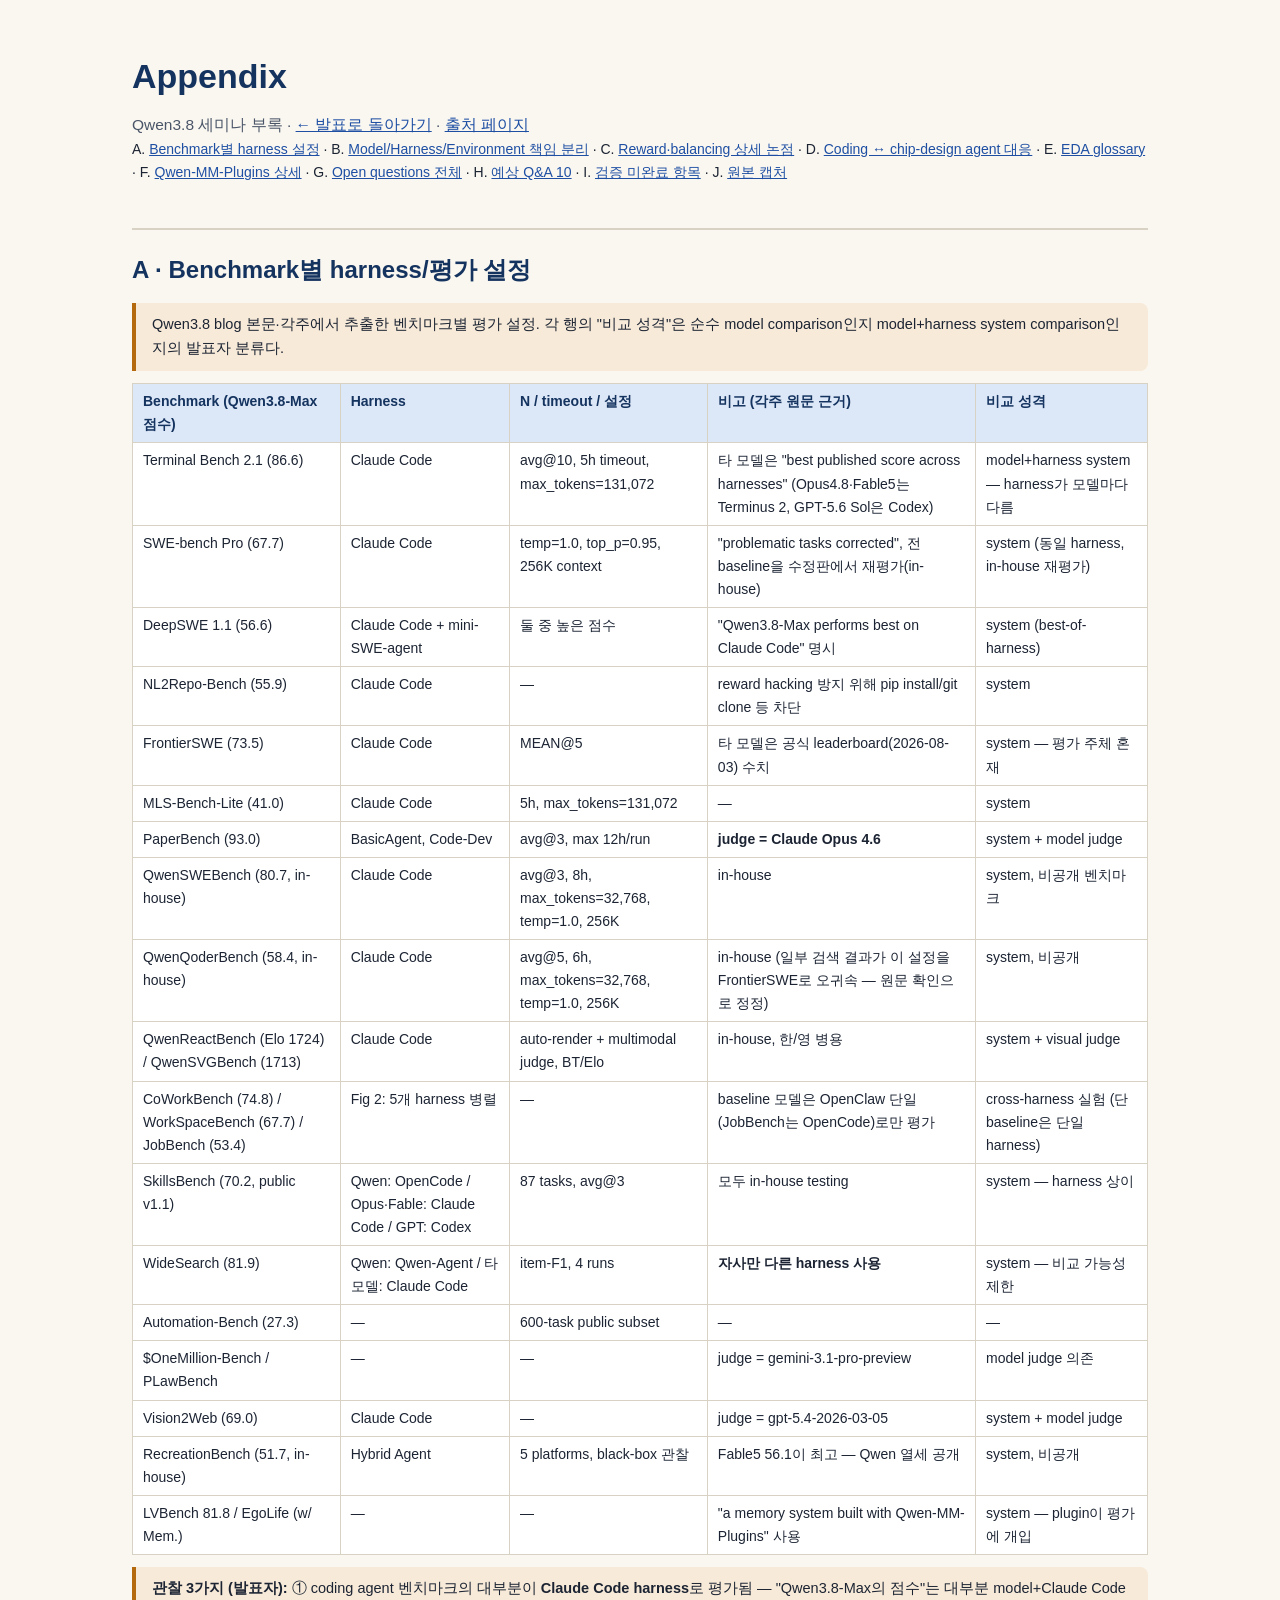
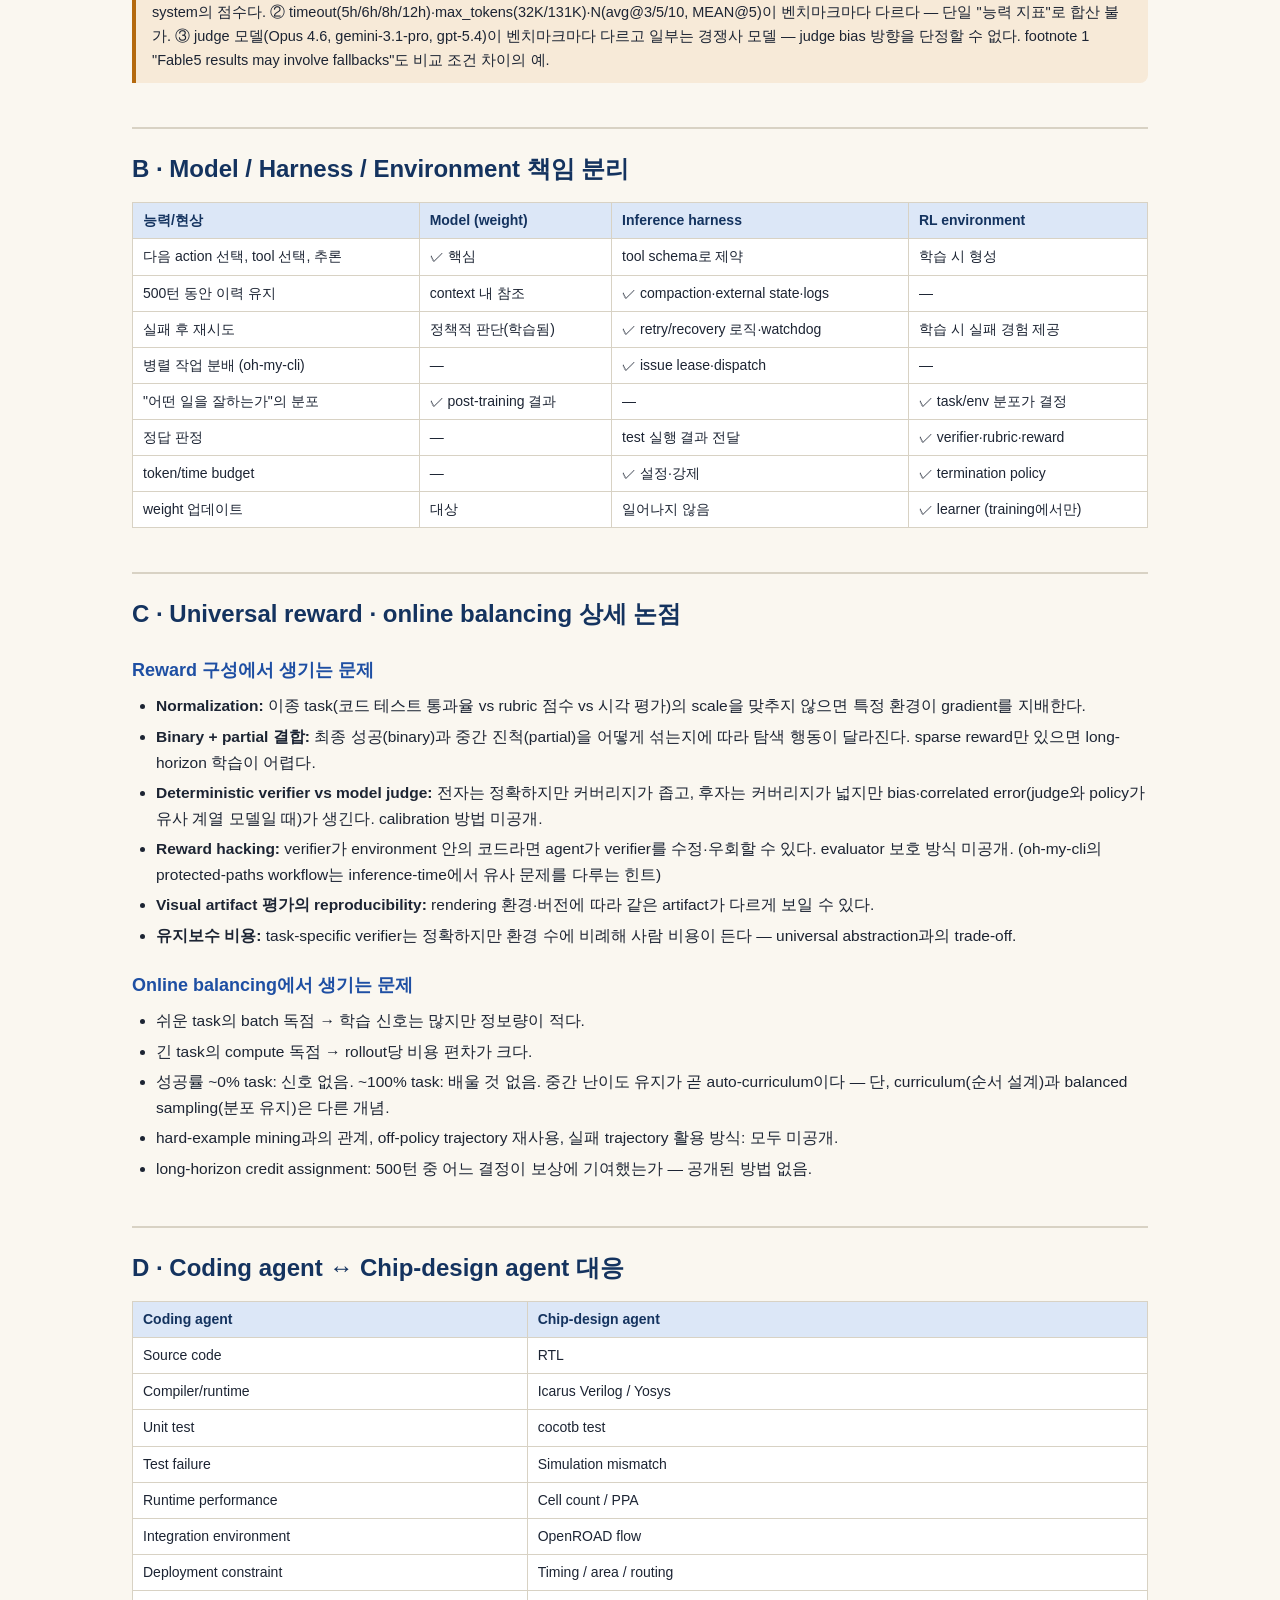
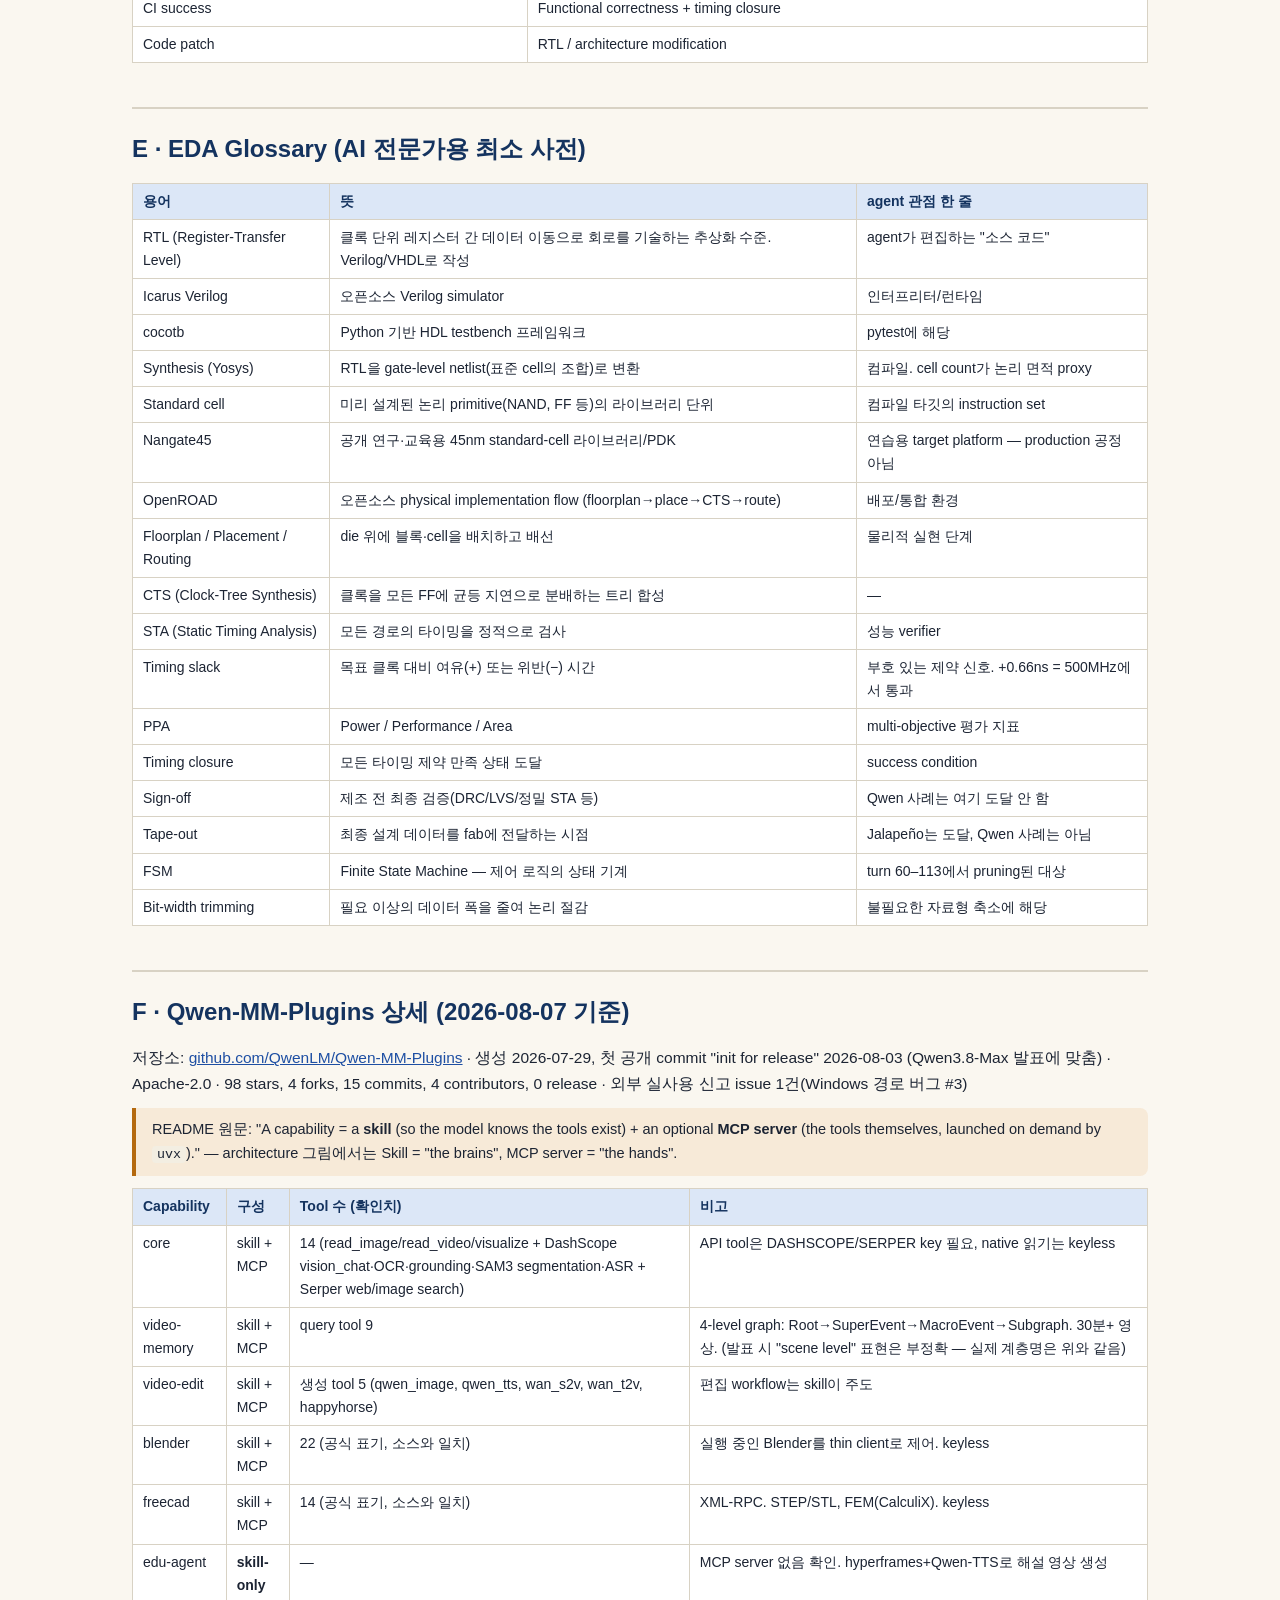
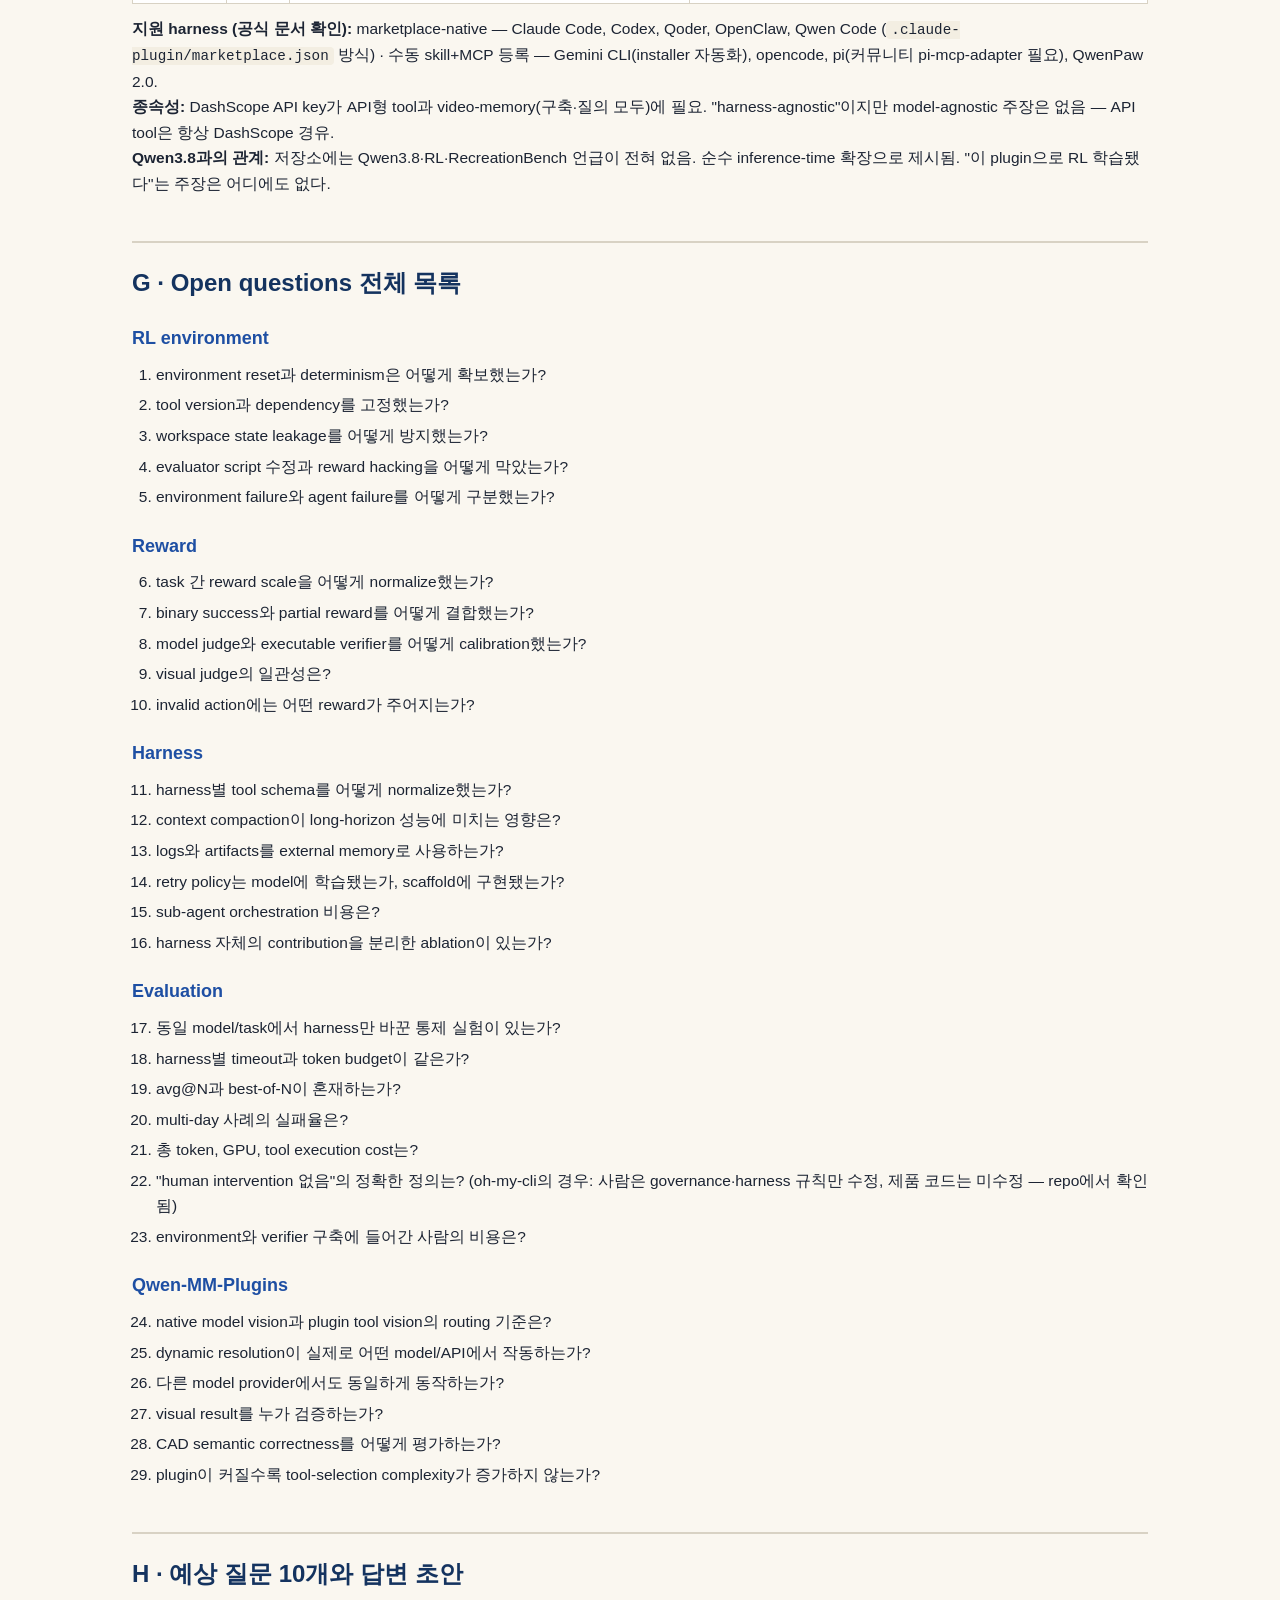
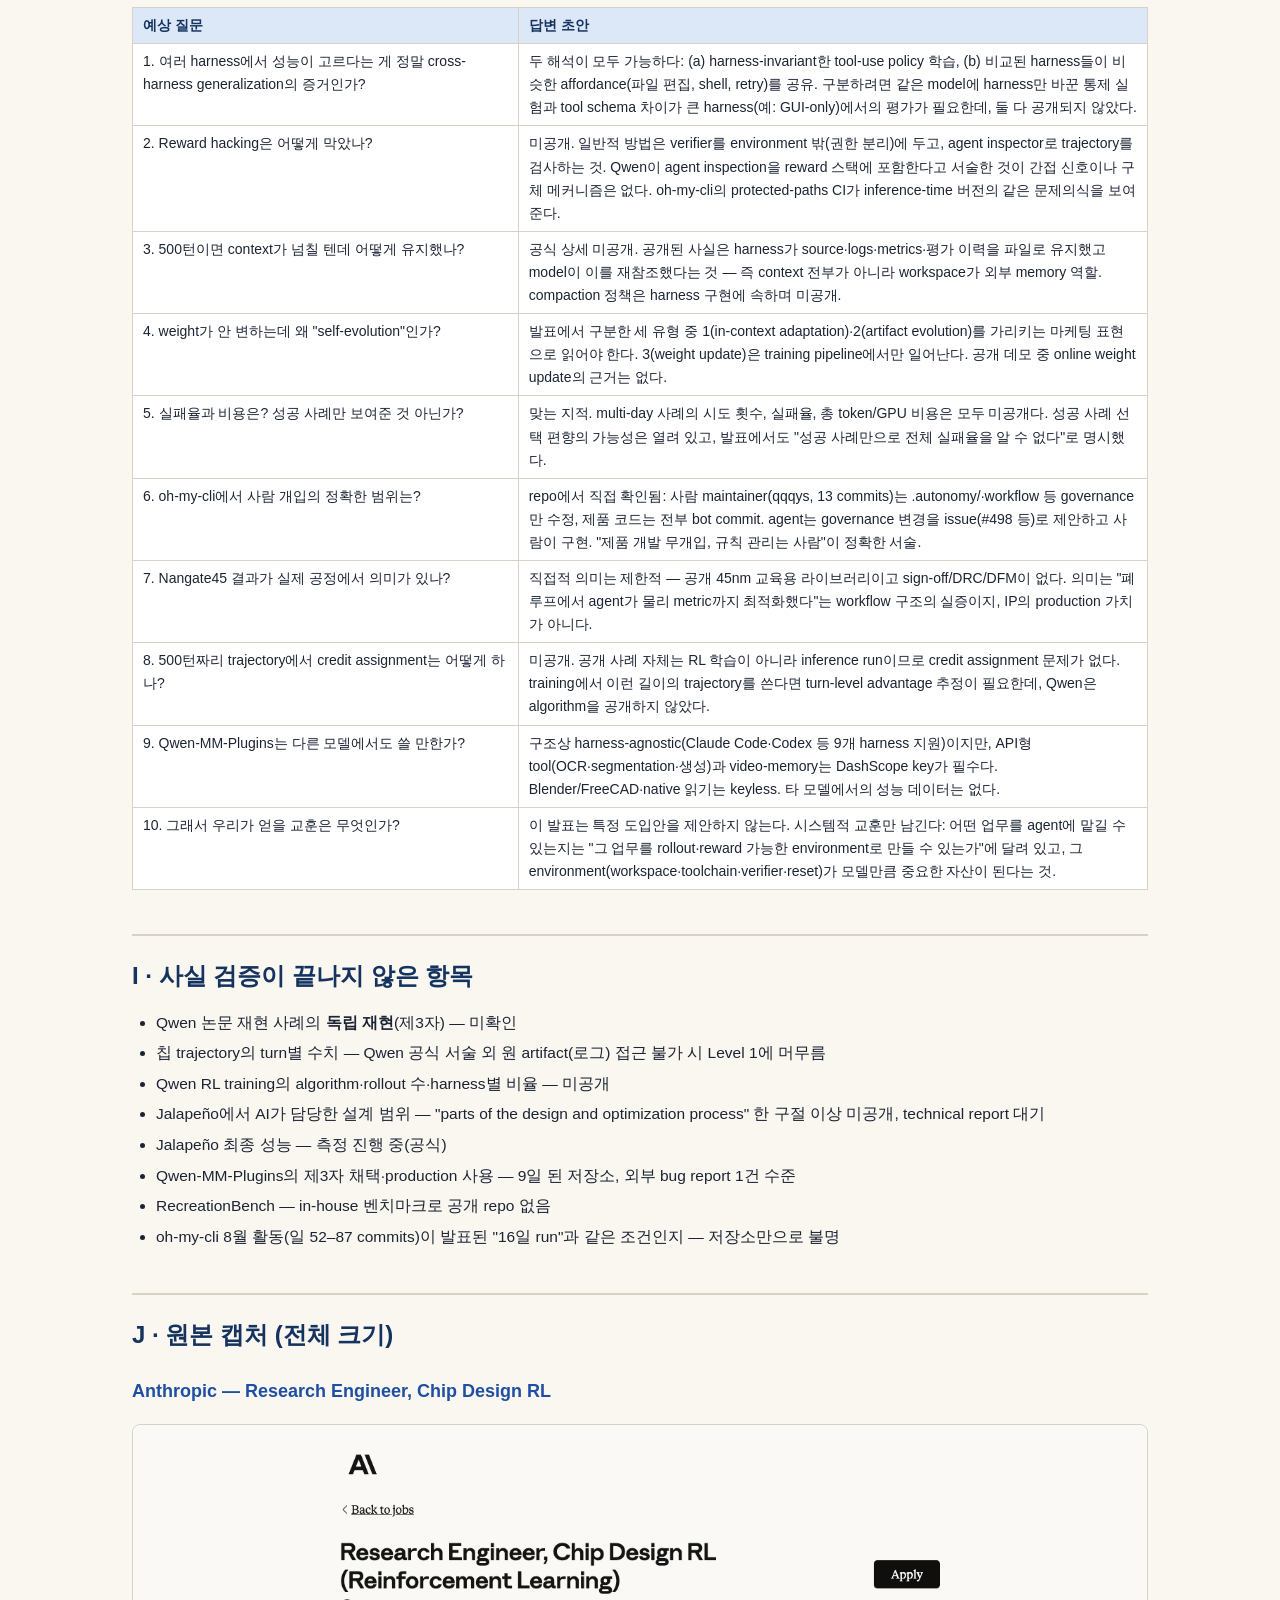
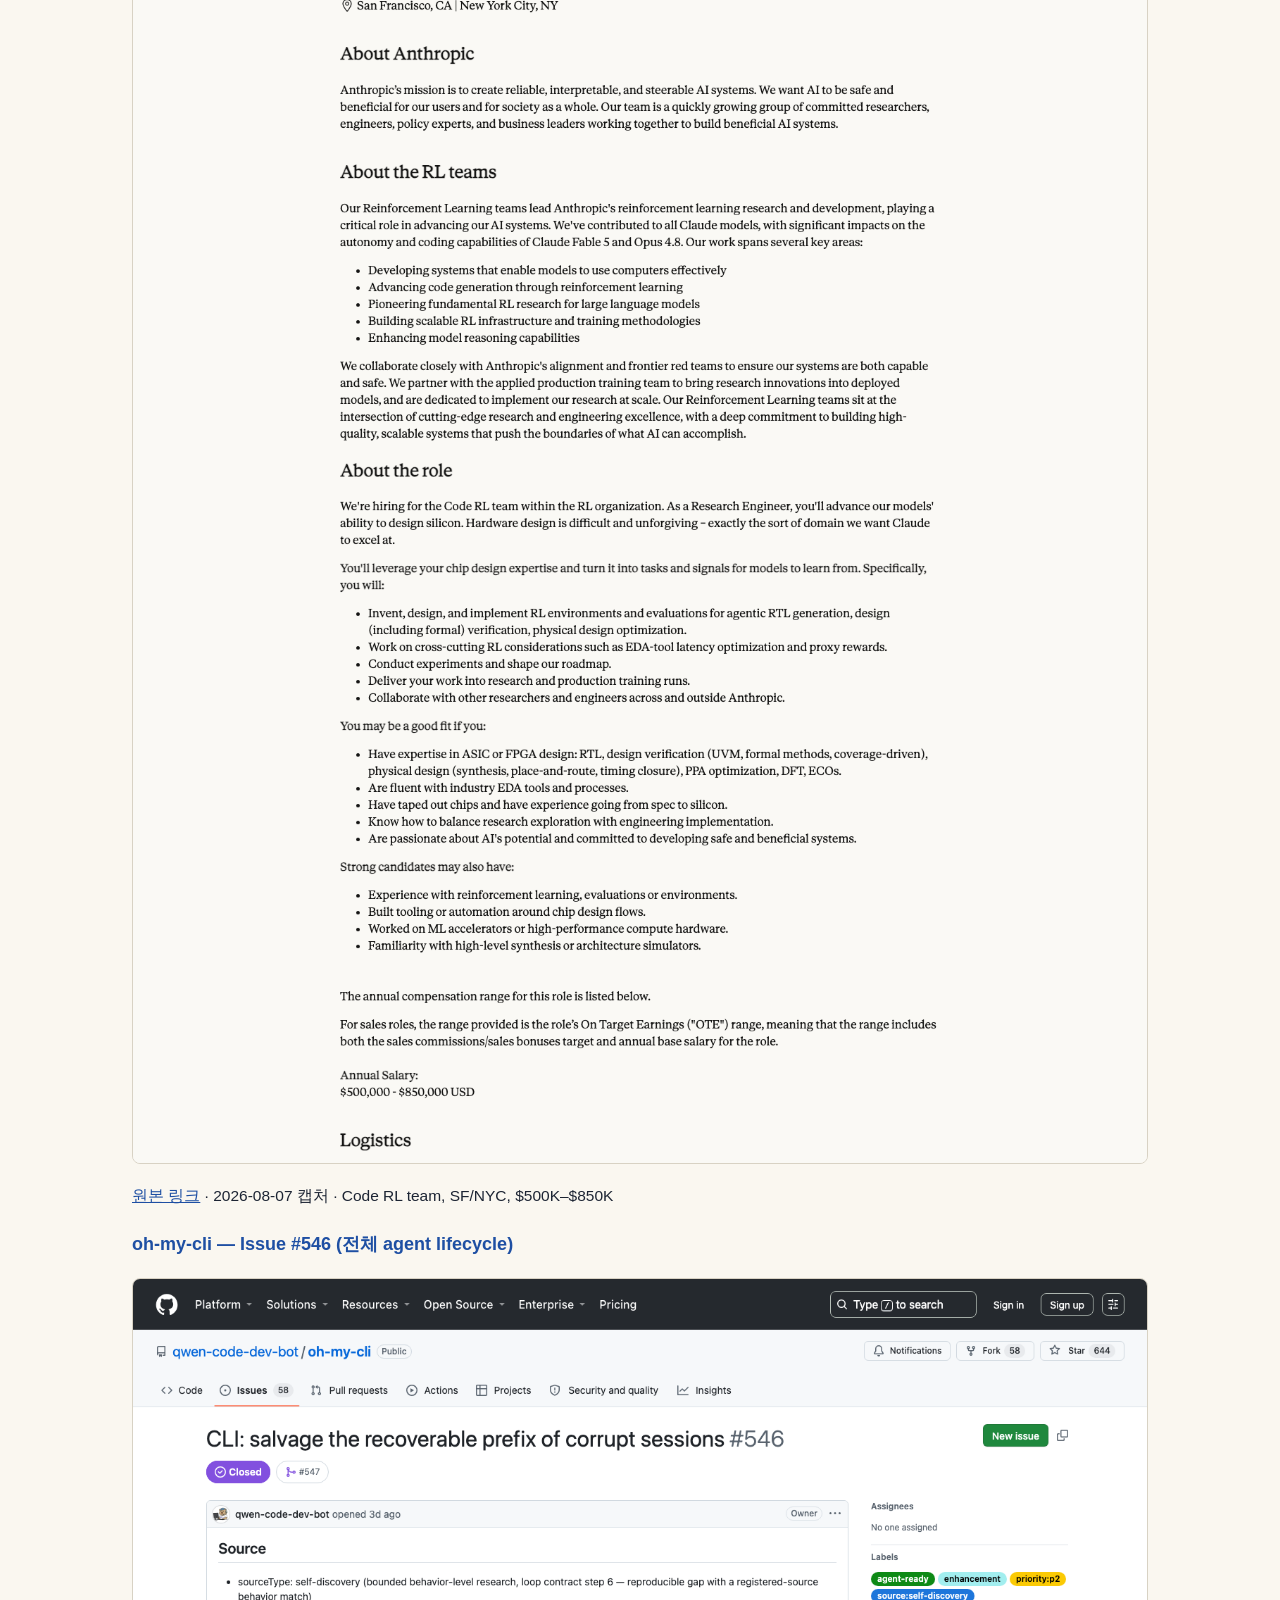
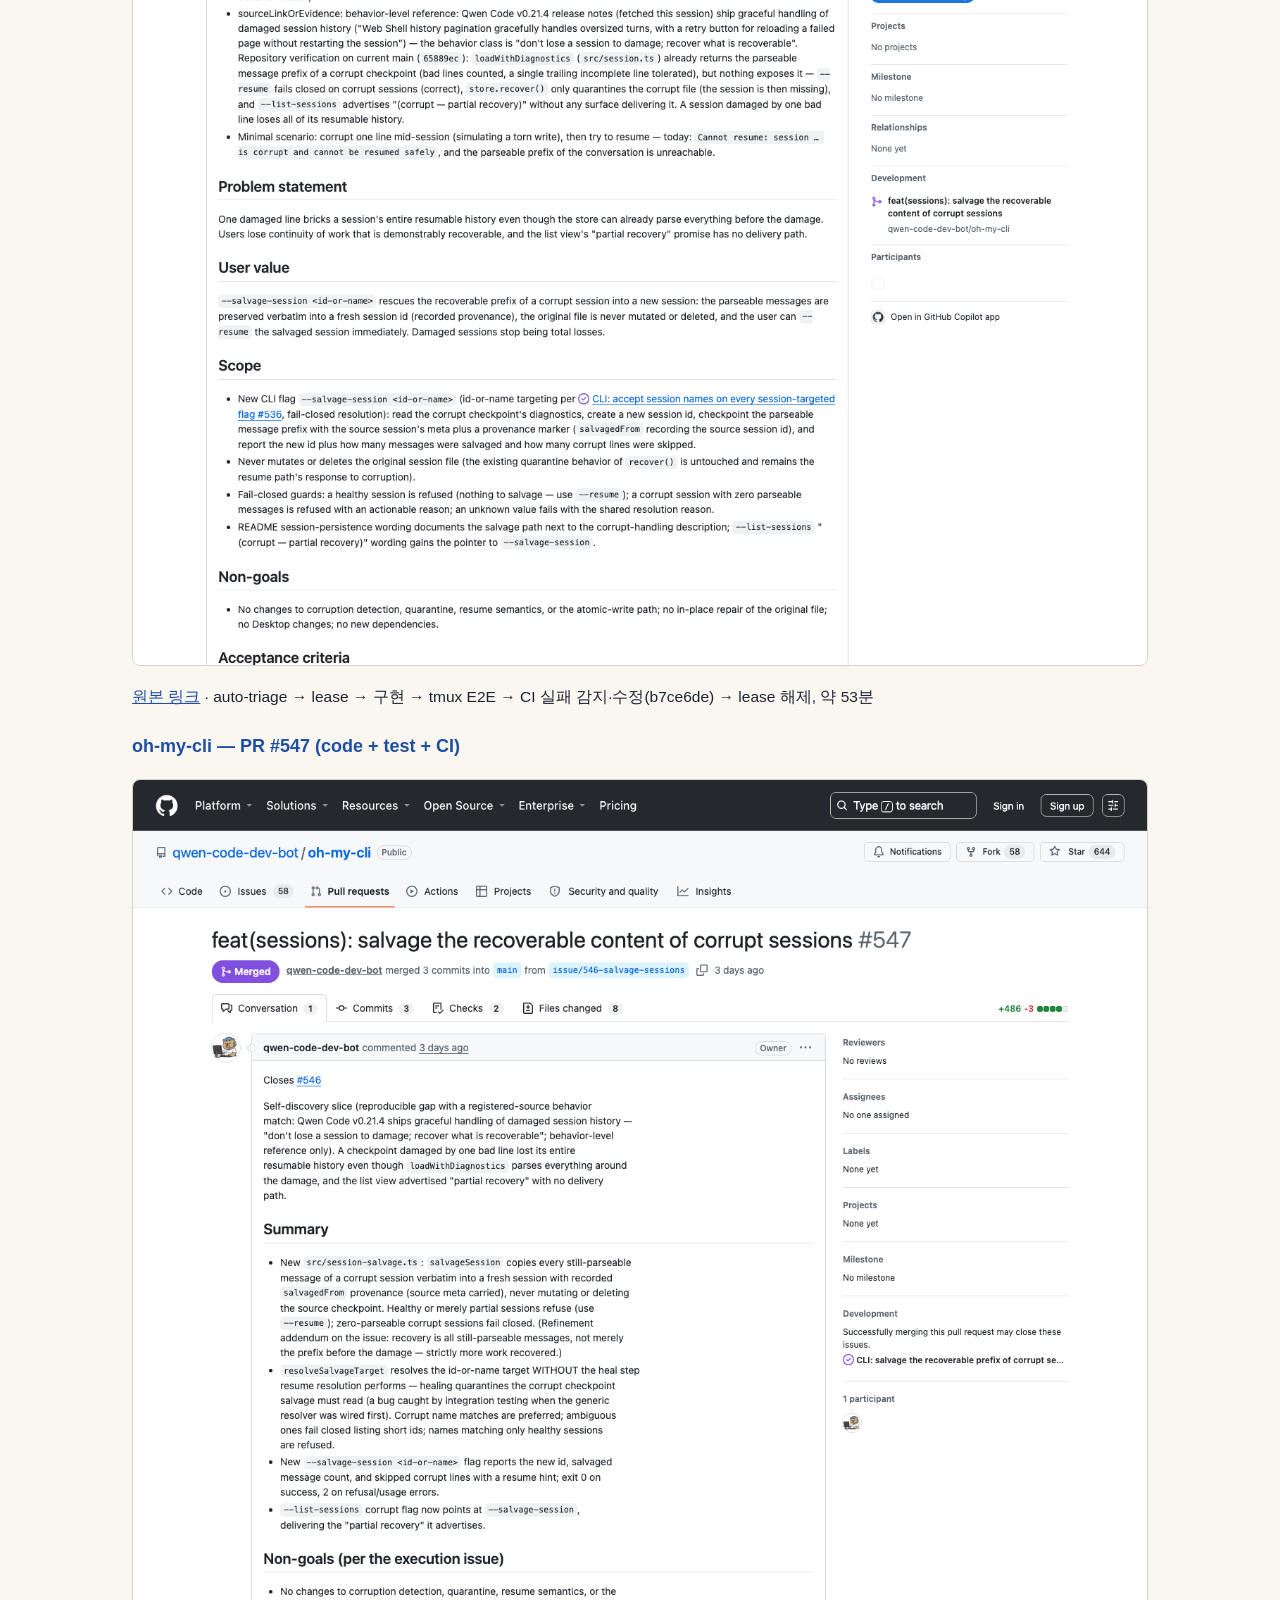
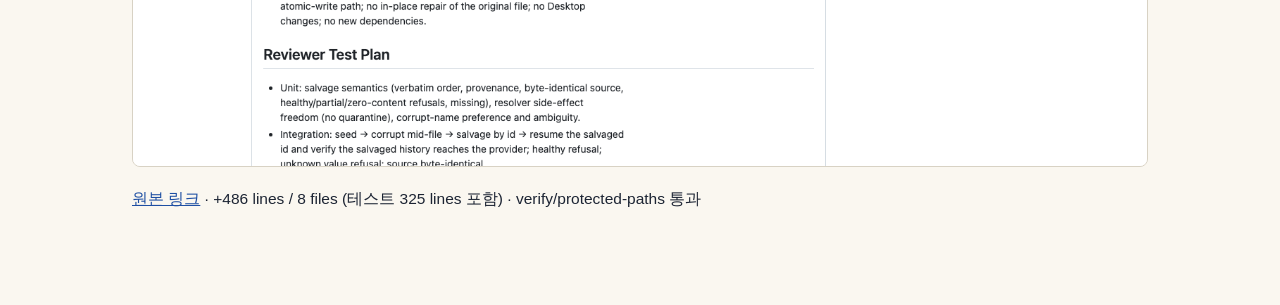
==== docs/appendix.html @ 56eaf23a "Qwen3.8 사내 세미나: 정적 HTML 프레젠테이션 (25분+Q&A) - docs/: 19슬라이드 덱(index.html) + appendix + sources, 오프라인 완전" ====
<!DOCTYPE html>
<html lang="ko">
<head>
<meta charset="utf-8">
<meta name="viewport" content="width=device-width, initial-scale=1">
<title>Appendix — Qwen3.8 세미나</title>
<style>
:root { --ivory:#faf7f0; --ink:#1c2433; --ink-soft:#4a5568; --blue:#1e4fa3; --blue-deep:#14335f;
  --blue-soft:#dce7f7; --amber:#b4690e; --amber-soft:#f7ead8; --teal:#0e7a6e; --line:#d8d2c4; --red:#a33030; }
* { margin:0; padding:0; box-sizing:border-box; }
body { font-family:-apple-system,BlinkMacSystemFont,"Segoe UI","Pretendard","Apple SD Gothic Neo","Noto Sans KR",sans-serif;
  background:var(--ivory); color:var(--ink); line-height:1.65; }
main { max-width:1080px; margin:0 auto; padding:48px 32px 96px; }
h1 { color:var(--blue-deep); font-size:34px; margin-bottom:8px; }
h2 { color:var(--blue-deep); font-size:24px; margin:44px 0 14px; padding-top:20px; border-top:2px solid var(--line); }
h3 { color:var(--blue); font-size:18px; margin:22px 0 8px; }
p, li { font-size:15.5px; } li { margin-bottom:5px; } ul, ol { padding-left:24px; margin-bottom:10px; }
table { border-collapse:collapse; width:100%; font-size:14px; margin:12px 0; }
th, td { border:1px solid var(--line); padding:6px 10px; text-align:left; vertical-align:top; }
th { background:var(--blue-soft); color:var(--blue-deep); }
td { background:#fff; }
code { font-family:ui-monospace,Menlo,monospace; font-size:.92em; background:#f3eee2; padding:1px 5px; border-radius:4px; }
a { color:var(--blue); }
.note { background:var(--amber-soft); border-left:4px solid var(--amber); padding:10px 16px; border-radius:0 8px 8px 0; margin:12px 0; font-size:14.5px; }
img.shot { max-width:100%; border:1px solid var(--line); border-radius:8px; margin:10px 0; }
nav { font-size:14px; margin-bottom:24px; }
@media print { body { background:#fff; } }
</style>
</head>
<body>
<main>
<h1>Appendix</h1>
<p style="color:var(--ink-soft)">Qwen3.8 세미나 부록 · <a href="index.html">← 발표로 돌아가기</a> · <a href="sources.html">출처 페이지</a></p>
<nav>
A. <a href="#a">Benchmark별 harness 설정</a> ·
B. <a href="#b">Model/Harness/Environment 책임 분리</a> ·
C. <a href="#c">Reward·balancing 상세 논점</a> ·
D. <a href="#d">Coding ↔ chip-design agent 대응</a> ·
E. <a href="#e">EDA glossary</a> ·
F. <a href="#f">Qwen-MM-Plugins 상세</a> ·
G. <a href="#g">Open questions 전체</a> ·
H. <a href="#h">예상 Q&amp;A 10</a> ·
I. <a href="#i">검증 미완료 항목</a> ·
J. <a href="#j">원본 캡처</a>
</nav>

<h2 id="a">A · Benchmark별 harness/평가 설정</h2>
<div class="note" id="bench-note">Qwen3.8 blog 본문·각주에서 추출한 벤치마크별 평가 설정. 각 행의 "비교 성격"은 순수 model comparison인지 model+harness system comparison인지의 발표자 분류다.</div>
<table>
<tr><th>Benchmark (Qwen3.8-Max 점수)</th><th>Harness</th><th>N / timeout / 설정</th><th>비고 (각주 원문 근거)</th><th>비교 성격</th></tr>
<tr><td>Terminal Bench 2.1 (86.6)</td><td>Claude Code</td><td>avg@10, 5h timeout, max_tokens=131,072</td><td>타 모델은 "best published score across harnesses" (Opus4.8·Fable5는 Terminus 2, GPT-5.6 Sol은 Codex)</td><td>model+harness system — harness가 모델마다 다름</td></tr>
<tr><td>SWE-bench Pro (67.7)</td><td>Claude Code</td><td>temp=1.0, top_p=0.95, 256K context</td><td>"problematic tasks corrected", 전 baseline을 수정판에서 재평가(in-house)</td><td>system (동일 harness, in-house 재평가)</td></tr>
<tr><td>DeepSWE 1.1 (56.6)</td><td>Claude Code + mini-SWE-agent</td><td>둘 중 높은 점수</td><td>"Qwen3.8-Max performs best on Claude Code" 명시</td><td>system (best-of-harness)</td></tr>
<tr><td>NL2Repo-Bench (55.9)</td><td>Claude Code</td><td>—</td><td>reward hacking 방지 위해 pip install/git clone 등 차단</td><td>system</td></tr>
<tr><td>FrontierSWE (73.5)</td><td>Claude Code</td><td>MEAN@5</td><td>타 모델은 공식 leaderboard(2026-08-03) 수치</td><td>system — 평가 주체 혼재</td></tr>
<tr><td>MLS-Bench-Lite (41.0)</td><td>Claude Code</td><td>5h, max_tokens=131,072</td><td>—</td><td>system</td></tr>
<tr><td>PaperBench (93.0)</td><td>BasicAgent, Code-Dev</td><td>avg@3, max 12h/run</td><td><b>judge = Claude Opus 4.6</b></td><td>system + model judge</td></tr>
<tr><td>QwenSWEBench (80.7, in-house)</td><td>Claude Code</td><td>avg@3, 8h, max_tokens=32,768, temp=1.0, 256K</td><td>in-house</td><td>system, 비공개 벤치마크</td></tr>
<tr><td>QwenQoderBench (58.4, in-house)</td><td>Claude Code</td><td>avg@5, 6h, max_tokens=32,768, temp=1.0, 256K</td><td>in-house (일부 검색 결과가 이 설정을 FrontierSWE로 오귀속 — 원문 확인으로 정정)</td><td>system, 비공개</td></tr>
<tr><td>QwenReactBench (Elo 1724) / QwenSVGBench (1713)</td><td>Claude Code</td><td>auto-render + multimodal judge, BT/Elo</td><td>in-house, 한/영 병용</td><td>system + visual judge</td></tr>
<tr><td>CoWorkBench (74.8) / WorkSpaceBench (67.7) / JobBench (53.4)</td><td>Fig 2: 5개 harness 병렬</td><td>—</td><td>baseline 모델은 OpenClaw 단일(JobBench는 OpenCode)로만 평가</td><td>cross-harness 실험 (단 baseline은 단일 harness)</td></tr>
<tr><td>SkillsBench (70.2, public v1.1)</td><td>Qwen: OpenCode / Opus·Fable: Claude Code / GPT: Codex</td><td>87 tasks, avg@3</td><td>모두 in-house testing</td><td>system — harness 상이</td></tr>
<tr><td>WideSearch (81.9)</td><td>Qwen: Qwen-Agent / 타 모델: Claude Code</td><td>item-F1, 4 runs</td><td><b>자사만 다른 harness 사용</b></td><td>system — 비교 가능성 제한</td></tr>
<tr><td>Automation-Bench (27.3)</td><td>—</td><td>600-task public subset</td><td>—</td><td>—</td></tr>
<tr><td>$OneMillion-Bench / PLawBench</td><td>—</td><td>—</td><td>judge = gemini-3.1-pro-preview</td><td>model judge 의존</td></tr>
<tr><td>Vision2Web (69.0)</td><td>Claude Code</td><td>—</td><td>judge = gpt-5.4-2026-03-05</td><td>system + model judge</td></tr>
<tr><td>RecreationBench (51.7, in-house)</td><td>Hybrid Agent</td><td>5 platforms, black-box 관찰</td><td>Fable5 56.1이 최고 — Qwen 열세 공개</td><td>system, 비공개</td></tr>
<tr><td>LVBench 81.8 / EgoLife (w/ Mem.)</td><td>—</td><td>—</td><td>"a memory system built with Qwen-MM-Plugins" 사용</td><td>system — plugin이 평가에 개입</td></tr>
</table>
<div class="note"><b>관찰 3가지 (발표자):</b> ① coding agent 벤치마크의 대부분이 <b>Claude Code harness</b>로 평가됨 — "Qwen3.8-Max의 점수"는 대부분 model+Claude Code system의 점수다. ② timeout(5h/6h/8h/12h)·max_tokens(32K/131K)·N(avg@3/5/10, MEAN@5)이 벤치마크마다 다르다 — 단일 "능력 지표"로 합산 불가. ③ judge 모델(Opus 4.6, gemini-3.1-pro, gpt-5.4)이 벤치마크마다 다르고 일부는 경쟁사 모델 — judge bias 방향을 단정할 수 없다. footnote 1 "Fable5 results may involve fallbacks"도 비교 조건 차이의 예.</div>

<h2 id="b">B · Model / Harness / Environment 책임 분리</h2>
<table>
<tr><th>능력/현상</th><th>Model (weight)</th><th>Inference harness</th><th>RL environment</th></tr>
<tr><td>다음 action 선택, tool 선택, 추론</td><td>✓ 핵심</td><td>tool schema로 제약</td><td>학습 시 형성</td></tr>
<tr><td>500턴 동안 이력 유지</td><td>context 내 참조</td><td>✓ compaction·external state·logs</td><td>—</td></tr>
<tr><td>실패 후 재시도</td><td>정책적 판단(학습됨)</td><td>✓ retry/recovery 로직·watchdog</td><td>학습 시 실패 경험 제공</td></tr>
<tr><td>병렬 작업 분배 (oh-my-cli)</td><td>—</td><td>✓ issue lease·dispatch</td><td>—</td></tr>
<tr><td>"어떤 일을 잘하는가"의 분포</td><td>✓ post-training 결과</td><td>—</td><td>✓ task/env 분포가 결정</td></tr>
<tr><td>정답 판정</td><td>—</td><td>test 실행 결과 전달</td><td>✓ verifier·rubric·reward</td></tr>
<tr><td>token/time budget</td><td>—</td><td>✓ 설정·강제</td><td>✓ termination policy</td></tr>
<tr><td>weight 업데이트</td><td>대상</td><td>일어나지 않음</td><td>✓ learner (training에서만)</td></tr>
</table>

<h2 id="c">C · Universal reward · online balancing 상세 논점</h2>
<h3>Reward 구성에서 생기는 문제</h3>
<ul>
<li><b>Normalization:</b> 이종 task(코드 테스트 통과율 vs rubric 점수 vs 시각 평가)의 scale을 맞추지 않으면 특정 환경이 gradient를 지배한다.</li>
<li><b>Binary + partial 결합:</b> 최종 성공(binary)과 중간 진척(partial)을 어떻게 섞는지에 따라 탐색 행동이 달라진다. sparse reward만 있으면 long-horizon 학습이 어렵다.</li>
<li><b>Deterministic verifier vs model judge:</b> 전자는 정확하지만 커버리지가 좁고, 후자는 커버리지가 넓지만 bias·correlated error(judge와 policy가 유사 계열 모델일 때)가 생긴다. calibration 방법 미공개.</li>
<li><b>Reward hacking:</b> verifier가 environment 안의 코드라면 agent가 verifier를 수정·우회할 수 있다. evaluator 보호 방식 미공개. (oh-my-cli의 protected-paths workflow는 inference-time에서 유사 문제를 다루는 힌트)</li>
<li><b>Visual artifact 평가의 reproducibility:</b> rendering 환경·버전에 따라 같은 artifact가 다르게 보일 수 있다.</li>
<li><b>유지보수 비용:</b> task-specific verifier는 정확하지만 환경 수에 비례해 사람 비용이 든다 — universal abstraction과의 trade-off.</li>
</ul>
<h3>Online balancing에서 생기는 문제</h3>
<ul>
<li>쉬운 task의 batch 독점 → 학습 신호는 많지만 정보량이 적다.</li>
<li>긴 task의 compute 독점 → rollout당 비용 편차가 크다.</li>
<li>성공률 ~0% task: 신호 없음. ~100% task: 배울 것 없음. 중간 난이도 유지가 곧 auto-curriculum이다 — 단, curriculum(순서 설계)과 balanced sampling(분포 유지)은 다른 개념.</li>
<li>hard-example mining과의 관계, off-policy trajectory 재사용, 실패 trajectory 활용 방식: 모두 미공개.</li>
<li>long-horizon credit assignment: 500턴 중 어느 결정이 보상에 기여했는가 — 공개된 방법 없음.</li>
</ul>

<h2 id="d">D · Coding agent ↔ Chip-design agent 대응</h2>
<table>
<tr><th>Coding agent</th><th>Chip-design agent</th></tr>
<tr><td>Source code</td><td>RTL</td></tr>
<tr><td>Compiler/runtime</td><td>Icarus Verilog / Yosys</td></tr>
<tr><td>Unit test</td><td>cocotb test</td></tr>
<tr><td>Test failure</td><td>Simulation mismatch</td></tr>
<tr><td>Runtime performance</td><td>Cell count / PPA</td></tr>
<tr><td>Integration environment</td><td>OpenROAD flow</td></tr>
<tr><td>Deployment constraint</td><td>Timing / area / routing</td></tr>
<tr><td>CI success</td><td>Functional correctness + timing closure</td></tr>
<tr><td>Code patch</td><td>RTL / architecture modification</td></tr>
</table>

<h2 id="e">E · EDA Glossary (AI 전문가용 최소 사전)</h2>
<table>
<tr><th>용어</th><th>뜻</th><th>agent 관점 한 줄</th></tr>
<tr><td>RTL (Register-Transfer Level)</td><td>클록 단위 레지스터 간 데이터 이동으로 회로를 기술하는 추상화 수준. Verilog/VHDL로 작성</td><td>agent가 편집하는 "소스 코드"</td></tr>
<tr><td>Icarus Verilog</td><td>오픈소스 Verilog simulator</td><td>인터프리터/런타임</td></tr>
<tr><td>cocotb</td><td>Python 기반 HDL testbench 프레임워크</td><td>pytest에 해당</td></tr>
<tr><td>Synthesis (Yosys)</td><td>RTL을 gate-level netlist(표준 cell의 조합)로 변환</td><td>컴파일. cell count가 논리 면적 proxy</td></tr>
<tr><td>Standard cell</td><td>미리 설계된 논리 primitive(NAND, FF 등)의 라이브러리 단위</td><td>컴파일 타깃의 instruction set</td></tr>
<tr><td>Nangate45</td><td>공개 연구·교육용 45nm standard-cell 라이브러리/PDK</td><td>연습용 target platform — production 공정 아님</td></tr>
<tr><td>OpenROAD</td><td>오픈소스 physical implementation flow (floorplan→place→CTS→route)</td><td>배포/통합 환경</td></tr>
<tr><td>Floorplan / Placement / Routing</td><td>die 위에 블록·cell을 배치하고 배선</td><td>물리적 실현 단계</td></tr>
<tr><td>CTS (Clock-Tree Synthesis)</td><td>클록을 모든 FF에 균등 지연으로 분배하는 트리 합성</td><td>—</td></tr>
<tr><td>STA (Static Timing Analysis)</td><td>모든 경로의 타이밍을 정적으로 검사</td><td>성능 verifier</td></tr>
<tr><td>Timing slack</td><td>목표 클록 대비 여유(+) 또는 위반(−) 시간</td><td>부호 있는 제약 신호. +0.66ns = 500MHz에서 통과</td></tr>
<tr><td>PPA</td><td>Power / Performance / Area</td><td>multi-objective 평가 지표</td></tr>
<tr><td>Timing closure</td><td>모든 타이밍 제약 만족 상태 도달</td><td>success condition</td></tr>
<tr><td>Sign-off</td><td>제조 전 최종 검증(DRC/LVS/정밀 STA 등)</td><td>Qwen 사례는 여기 도달 안 함</td></tr>
<tr><td>Tape-out</td><td>최종 설계 데이터를 fab에 전달하는 시점</td><td>Jalapeño는 도달, Qwen 사례는 아님</td></tr>
<tr><td>FSM</td><td>Finite State Machine — 제어 로직의 상태 기계</td><td>turn 60–113에서 pruning된 대상</td></tr>
<tr><td>Bit-width trimming</td><td>필요 이상의 데이터 폭을 줄여 논리 절감</td><td>불필요한 자료형 축소에 해당</td></tr>
</table>

<h2 id="f">F · Qwen-MM-Plugins 상세 (2026-08-07 기준)</h2>
<p>저장소: <a href="https://github.com/QwenLM/Qwen-MM-Plugins">github.com/QwenLM/Qwen-MM-Plugins</a> · 생성 2026-07-29, 첫 공개 commit "init for release" 2026-08-03 (Qwen3.8-Max 발표에 맞춤) · Apache-2.0 · 98 stars, 4 forks, 15 commits, 4 contributors, 0 release · 외부 실사용 신고 issue 1건(Windows 경로 버그 #3)</p>
<div class="note">README 원문: "A capability = a <b>skill</b> (so the model knows the tools exist) + an optional <b>MCP server</b> (the tools themselves, launched on demand by <code>uvx</code>)." — architecture 그림에서는 Skill = "the brains", MCP server = "the hands".</div>
<table>
<tr><th>Capability</th><th>구성</th><th>Tool 수 (확인치)</th><th>비고</th></tr>
<tr><td>core</td><td>skill + MCP</td><td>14 (read_image/read_video/visualize + DashScope vision_chat·OCR·grounding·SAM3 segmentation·ASR + Serper web/image search)</td><td>API tool은 DASHSCOPE/SERPER key 필요, native 읽기는 keyless</td></tr>
<tr><td>video-memory</td><td>skill + MCP</td><td>query tool 9</td><td>4-level graph: Root→SuperEvent→MacroEvent→Subgraph. 30분+ 영상. (발표 시 "scene level" 표현은 부정확 — 실제 계층명은 위와 같음)</td></tr>
<tr><td>video-edit</td><td>skill + MCP</td><td>생성 tool 5 (qwen_image, qwen_tts, wan_s2v, wan_t2v, happyhorse)</td><td>편집 workflow는 skill이 주도</td></tr>
<tr><td>blender</td><td>skill + MCP</td><td>22 (공식 표기, 소스와 일치)</td><td>실행 중인 Blender를 thin client로 제어. keyless</td></tr>
<tr><td>freecad</td><td>skill + MCP</td><td>14 (공식 표기, 소스와 일치)</td><td>XML-RPC. STEP/STL, FEM(CalculiX). keyless</td></tr>
<tr><td>edu-agent</td><td><b>skill-only</b></td><td>—</td><td>MCP server 없음 확인. hyperframes+Qwen-TTS로 해설 영상 생성</td></tr>
</table>
<p><b>지원 harness (공식 문서 확인):</b> marketplace-native — Claude Code, Codex, Qoder, OpenClaw, Qwen Code (<code>.claude-plugin/marketplace.json</code> 방식) · 수동 skill+MCP 등록 — Gemini CLI(installer 자동화), opencode, pi(커뮤니티 pi-mcp-adapter 필요), QwenPaw 2.0.</p>
<p><b>종속성:</b> DashScope API key가 API형 tool과 video-memory(구축·질의 모두)에 필요. "harness-agnostic"이지만 model-agnostic 주장은 없음 — API tool은 항상 DashScope 경유.</p>
<p><b>Qwen3.8과의 관계:</b> 저장소에는 Qwen3.8·RL·RecreationBench 언급이 전혀 없음. 순수 inference-time 확장으로 제시됨. "이 plugin으로 RL 학습됐다"는 주장은 어디에도 없다.</p>

<h2 id="g">G · Open questions 전체 목록</h2>
<h3>RL environment</h3>
<ol>
<li>environment reset과 determinism은 어떻게 확보했는가?</li>
<li>tool version과 dependency를 고정했는가?</li>
<li>workspace state leakage를 어떻게 방지했는가?</li>
<li>evaluator script 수정과 reward hacking을 어떻게 막았는가?</li>
<li>environment failure와 agent failure를 어떻게 구분했는가?</li>
</ol>
<h3>Reward</h3>
<ol start="6">
<li>task 간 reward scale을 어떻게 normalize했는가?</li>
<li>binary success와 partial reward를 어떻게 결합했는가?</li>
<li>model judge와 executable verifier를 어떻게 calibration했는가?</li>
<li>visual judge의 일관성은?</li>
<li>invalid action에는 어떤 reward가 주어지는가?</li>
</ol>
<h3>Harness</h3>
<ol start="11">
<li>harness별 tool schema를 어떻게 normalize했는가?</li>
<li>context compaction이 long-horizon 성능에 미치는 영향은?</li>
<li>logs와 artifacts를 external memory로 사용하는가?</li>
<li>retry policy는 model에 학습됐는가, scaffold에 구현됐는가?</li>
<li>sub-agent orchestration 비용은?</li>
<li>harness 자체의 contribution을 분리한 ablation이 있는가?</li>
</ol>
<h3>Evaluation</h3>
<ol start="17">
<li>동일 model/task에서 harness만 바꾼 통제 실험이 있는가?</li>
<li>harness별 timeout과 token budget이 같은가?</li>
<li>avg@N과 best-of-N이 혼재하는가?</li>
<li>multi-day 사례의 실패율은?</li>
<li>총 token, GPU, tool execution cost는?</li>
<li>"human intervention 없음"의 정확한 정의는? (oh-my-cli의 경우: 사람은 governance·harness 규칙만 수정, 제품 코드는 미수정 — repo에서 확인됨)</li>
<li>environment와 verifier 구축에 들어간 사람의 비용은?</li>
</ol>
<h3>Qwen-MM-Plugins</h3>
<ol start="24">
<li>native model vision과 plugin tool vision의 routing 기준은?</li>
<li>dynamic resolution이 실제로 어떤 model/API에서 작동하는가?</li>
<li>다른 model provider에서도 동일하게 동작하는가?</li>
<li>visual result를 누가 검증하는가?</li>
<li>CAD semantic correctness를 어떻게 평가하는가?</li>
<li>plugin이 커질수록 tool-selection complexity가 증가하지 않는가?</li>
</ol>

<h2 id="h">H · 예상 질문 10개와 답변 초안</h2>
<table>
<tr><th style="width:38%">예상 질문</th><th>답변 초안</th></tr>
<tr><td>1. 여러 harness에서 성능이 고르다는 게 정말 cross-harness generalization의 증거인가?</td><td>두 해석이 모두 가능하다: (a) harness-invariant한 tool-use policy 학습, (b) 비교된 harness들이 비슷한 affordance(파일 편집, shell, retry)를 공유. 구분하려면 같은 model에 harness만 바꾼 통제 실험과 tool schema 차이가 큰 harness(예: GUI-only)에서의 평가가 필요한데, 둘 다 공개되지 않았다.</td></tr>
<tr><td>2. Reward hacking은 어떻게 막았나?</td><td>미공개. 일반적 방법은 verifier를 environment 밖(권한 분리)에 두고, agent inspector로 trajectory를 검사하는 것. Qwen이 agent inspection을 reward 스택에 포함한다고 서술한 것이 간접 신호이나 구체 메커니즘은 없다. oh-my-cli의 protected-paths CI가 inference-time 버전의 같은 문제의식을 보여준다.</td></tr>
<tr><td>3. 500턴이면 context가 넘칠 텐데 어떻게 유지했나?</td><td>공식 상세 미공개. 공개된 사실은 harness가 source·logs·metrics·평가 이력을 파일로 유지했고 model이 이를 재참조했다는 것 — 즉 context 전부가 아니라 workspace가 외부 memory 역할. compaction 정책은 harness 구현에 속하며 미공개.</td></tr>
<tr><td>4. weight가 안 변하는데 왜 "self-evolution"인가?</td><td>발표에서 구분한 세 유형 중 1(in-context adaptation)·2(artifact evolution)를 가리키는 마케팅 표현으로 읽어야 한다. 3(weight update)은 training pipeline에서만 일어난다. 공개 데모 중 online weight update의 근거는 없다.</td></tr>
<tr><td>5. 실패율과 비용은? 성공 사례만 보여준 것 아닌가?</td><td>맞는 지적. multi-day 사례의 시도 횟수, 실패율, 총 token/GPU 비용은 모두 미공개다. 성공 사례 선택 편향의 가능성은 열려 있고, 발표에서도 "성공 사례만으로 전체 실패율을 알 수 없다"로 명시했다.</td></tr>
<tr><td>6. oh-my-cli에서 사람 개입의 정확한 범위는?</td><td>repo에서 직접 확인됨: 사람 maintainer(qqqys, 13 commits)는 .autonomy/·workflow 등 governance만 수정, 제품 코드는 전부 bot commit. agent는 governance 변경을 issue(#498 등)로 제안하고 사람이 구현. "제품 개발 무개입, 규칙 관리는 사람"이 정확한 서술.</td></tr>
<tr><td>7. Nangate45 결과가 실제 공정에서 의미가 있나?</td><td>직접적 의미는 제한적 — 공개 45nm 교육용 라이브러리이고 sign-off/DRC/DFM이 없다. 의미는 "폐루프에서 agent가 물리 metric까지 최적화했다"는 workflow 구조의 실증이지, IP의 production 가치가 아니다.</td></tr>
<tr><td>8. 500턴짜리 trajectory에서 credit assignment는 어떻게 하나?</td><td>미공개. 공개 사례 자체는 RL 학습이 아니라 inference run이므로 credit assignment 문제가 없다. training에서 이런 길이의 trajectory를 쓴다면 turn-level advantage 추정이 필요한데, Qwen은 algorithm을 공개하지 않았다.</td></tr>
<tr><td>9. Qwen-MM-Plugins는 다른 모델에서도 쓸 만한가?</td><td>구조상 harness-agnostic(Claude Code·Codex 등 9개 harness 지원)이지만, API형 tool(OCR·segmentation·생성)과 video-memory는 DashScope key가 필수다. Blender/FreeCAD·native 읽기는 keyless. 타 모델에서의 성능 데이터는 없다.</td></tr>
<tr><td>10. 그래서 우리가 얻을 교훈은 무엇인가?</td><td>이 발표는 특정 도입안을 제안하지 않는다. 시스템적 교훈만 남긴다: 어떤 업무를 agent에 맡길 수 있는지는 "그 업무를 rollout·reward 가능한 environment로 만들 수 있는가"에 달려 있고, 그 environment(workspace·toolchain·verifier·reset)가 모델만큼 중요한 자산이 된다는 것.</td></tr>
</table>

<h2 id="i">I · 사실 검증이 끝나지 않은 항목</h2>
<ul>
<li>Qwen 논문 재현 사례의 <b>독립 재현</b>(제3자) — 미확인</li>
<li>칩 trajectory의 turn별 수치 — Qwen 공식 서술 외 원 artifact(로그) 접근 불가 시 Level 1에 머무름</li>
<li>Qwen RL training의 algorithm·rollout 수·harness별 비율 — 미공개</li>
<li>Jalapeño에서 AI가 담당한 설계 범위 — "parts of the design and optimization process" 한 구절 이상 미공개, technical report 대기</li>
<li>Jalapeño 최종 성능 — 측정 진행 중(공식)</li>
<li>Qwen-MM-Plugins의 제3자 채택·production 사용 — 9일 된 저장소, 외부 bug report 1건 수준</li>
<li>RecreationBench — in-house 벤치마크로 공개 repo 없음</li>
<li>oh-my-cli 8월 활동(일 52–87 commits)이 발표된 "16일 run"과 같은 조건인지 — 저장소만으로 불명</li>
</ul>

<h2 id="j">J · 원본 캡처 (전체 크기)</h2>
<h3>Anthropic — Research Engineer, Chip Design RL</h3>
<img class="shot" src="assets/anthropic/job-posting-full.png" alt="Anthropic 채용공고 전체 캡처">
<p><a href="https://job-boards.greenhouse.io/anthropic/jobs/5231612008">원본 링크</a> · 2026-08-07 캡처 · Code RL team, SF/NYC, $500K–$850K</p>
<h3>oh-my-cli — Issue #546 (전체 agent lifecycle)</h3>
<img class="shot" src="assets/oh-my-cli/issue-546.png" alt="oh-my-cli Issue 546">
<p><a href="https://github.com/qwen-code-dev-bot/oh-my-cli/issues/546">원본 링크</a> · auto-triage → lease → 구현 → tmux E2E → CI 실패 감지·수정(b7ce6de) → lease 해제, 약 53분</p>
<h3>oh-my-cli — PR #547 (code + test + CI)</h3>
<img class="shot" src="assets/oh-my-cli/pr-547.png" alt="oh-my-cli PR 547">
<p><a href="https://github.com/qwen-code-dev-bot/oh-my-cli/pull/547">원본 링크</a> · +486 lines / 8 files (테스트 325 lines 포함) · verify/protected-paths 통과</p>
</main>
</body>
</html>
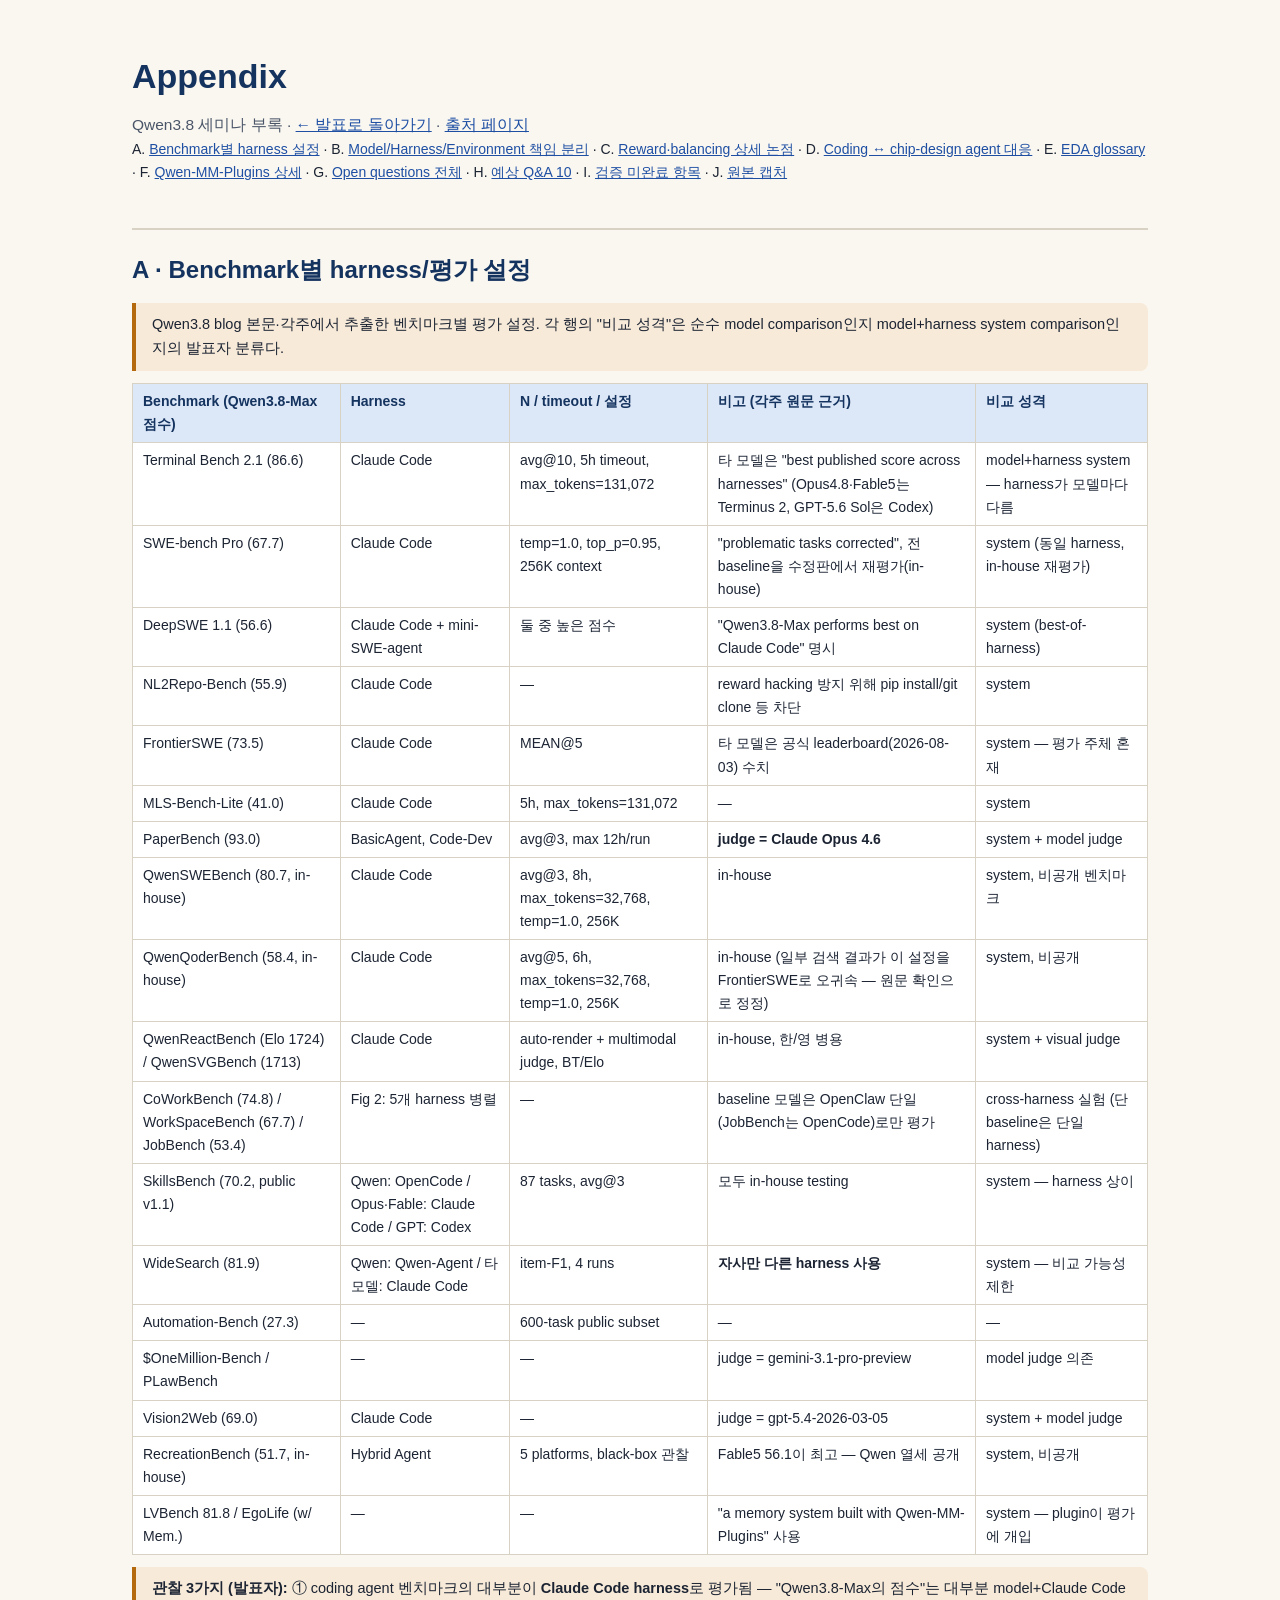
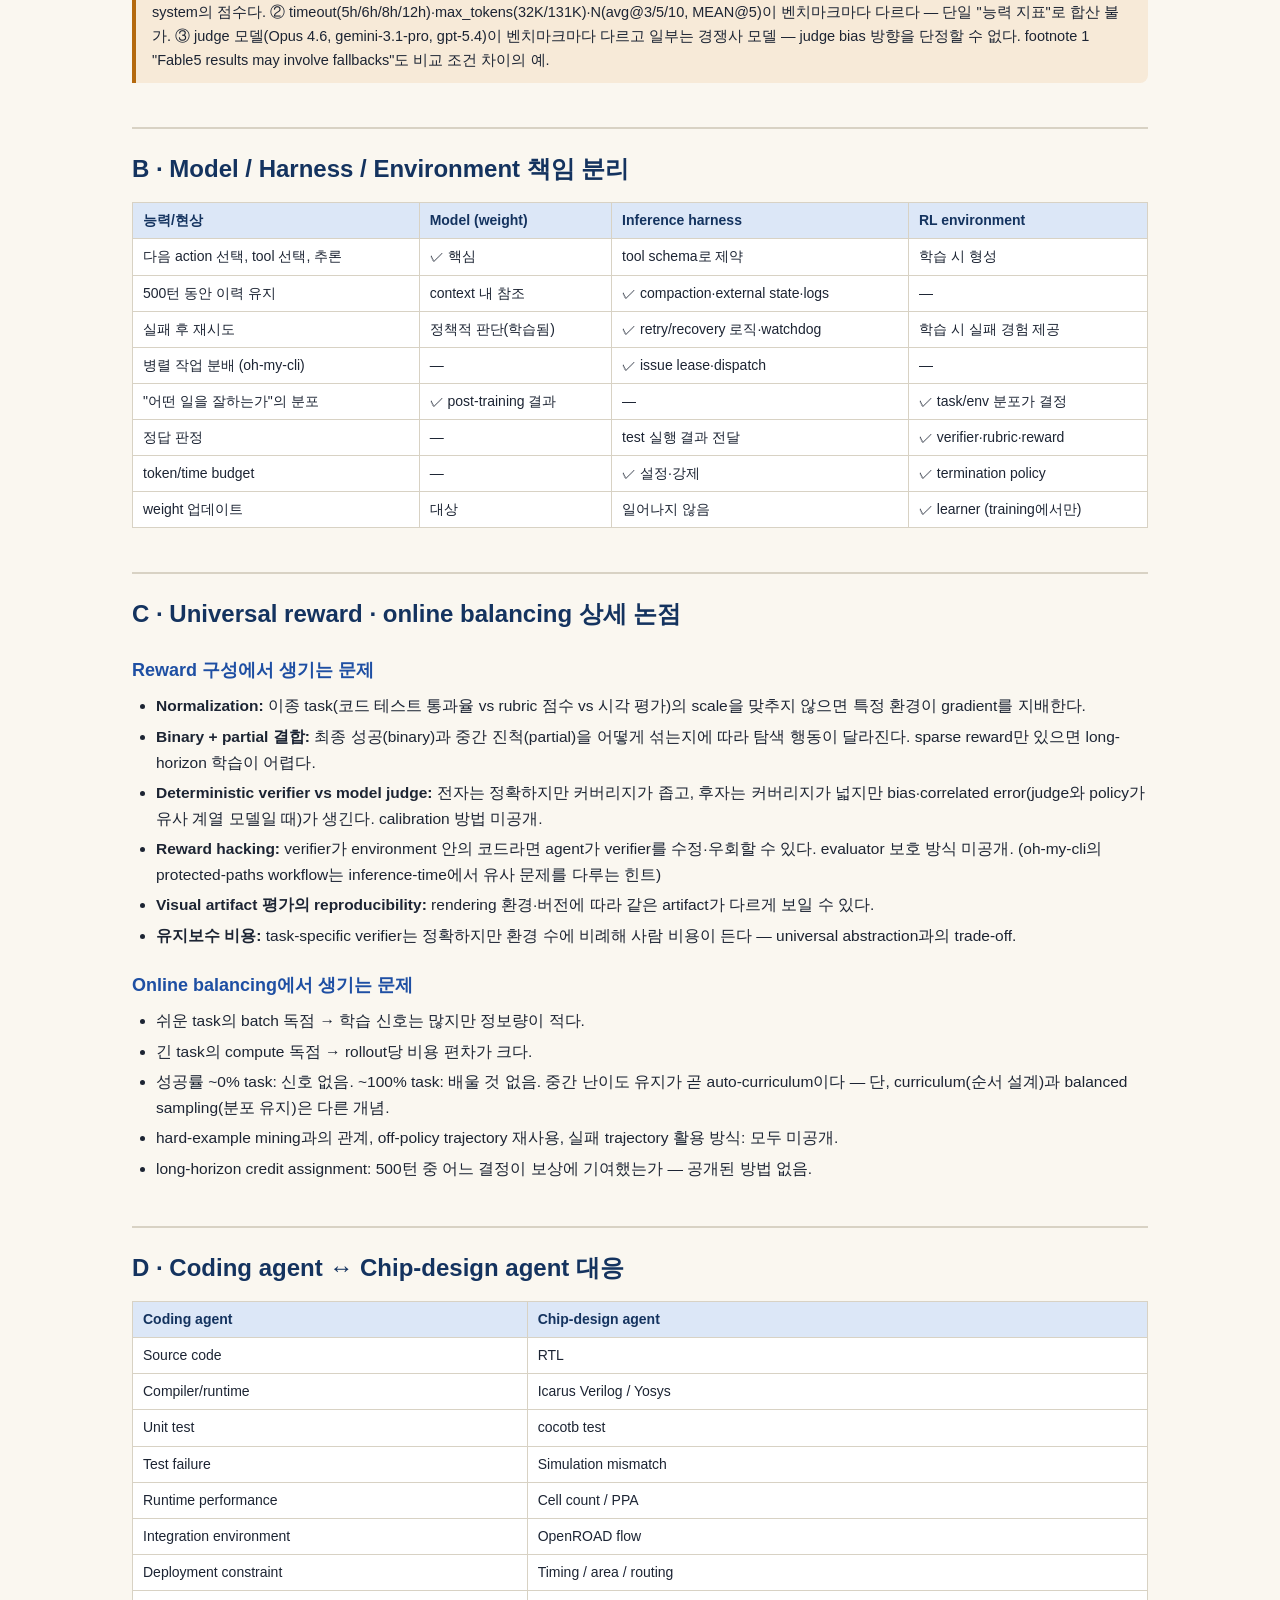
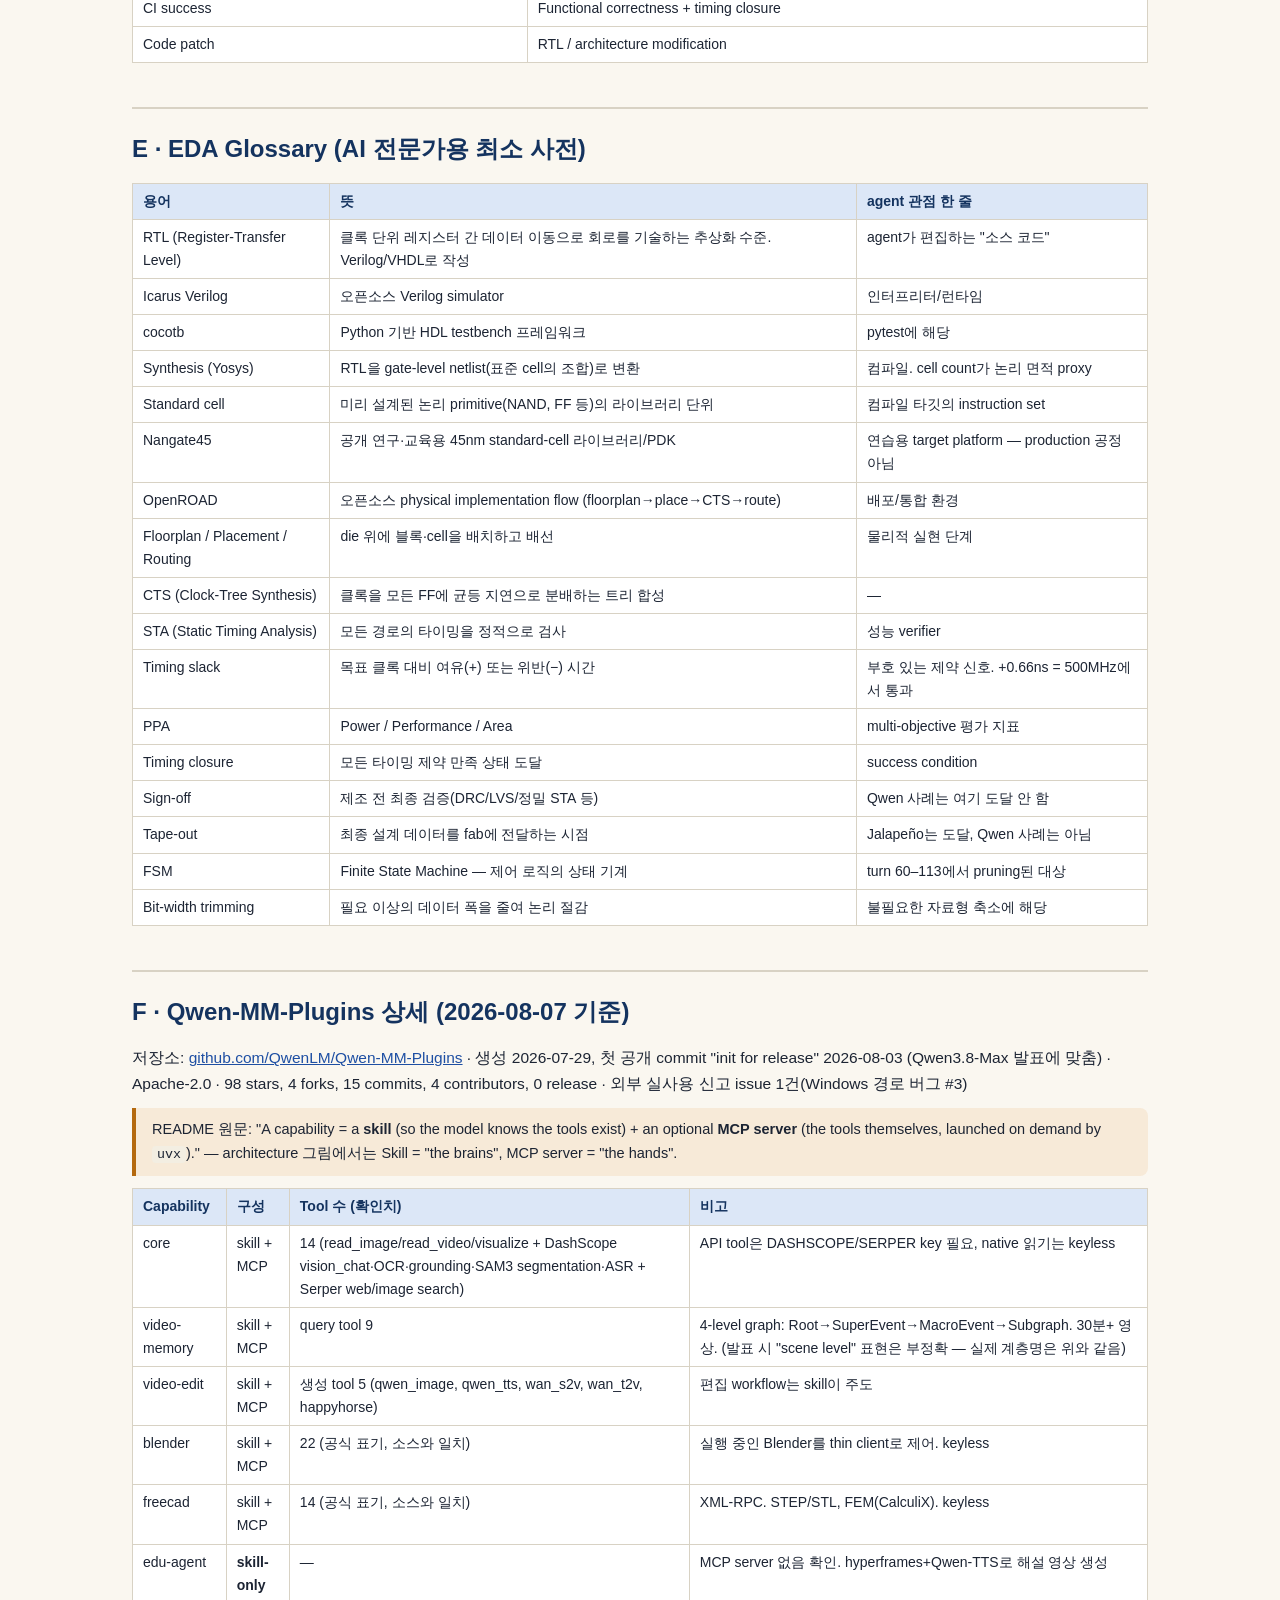
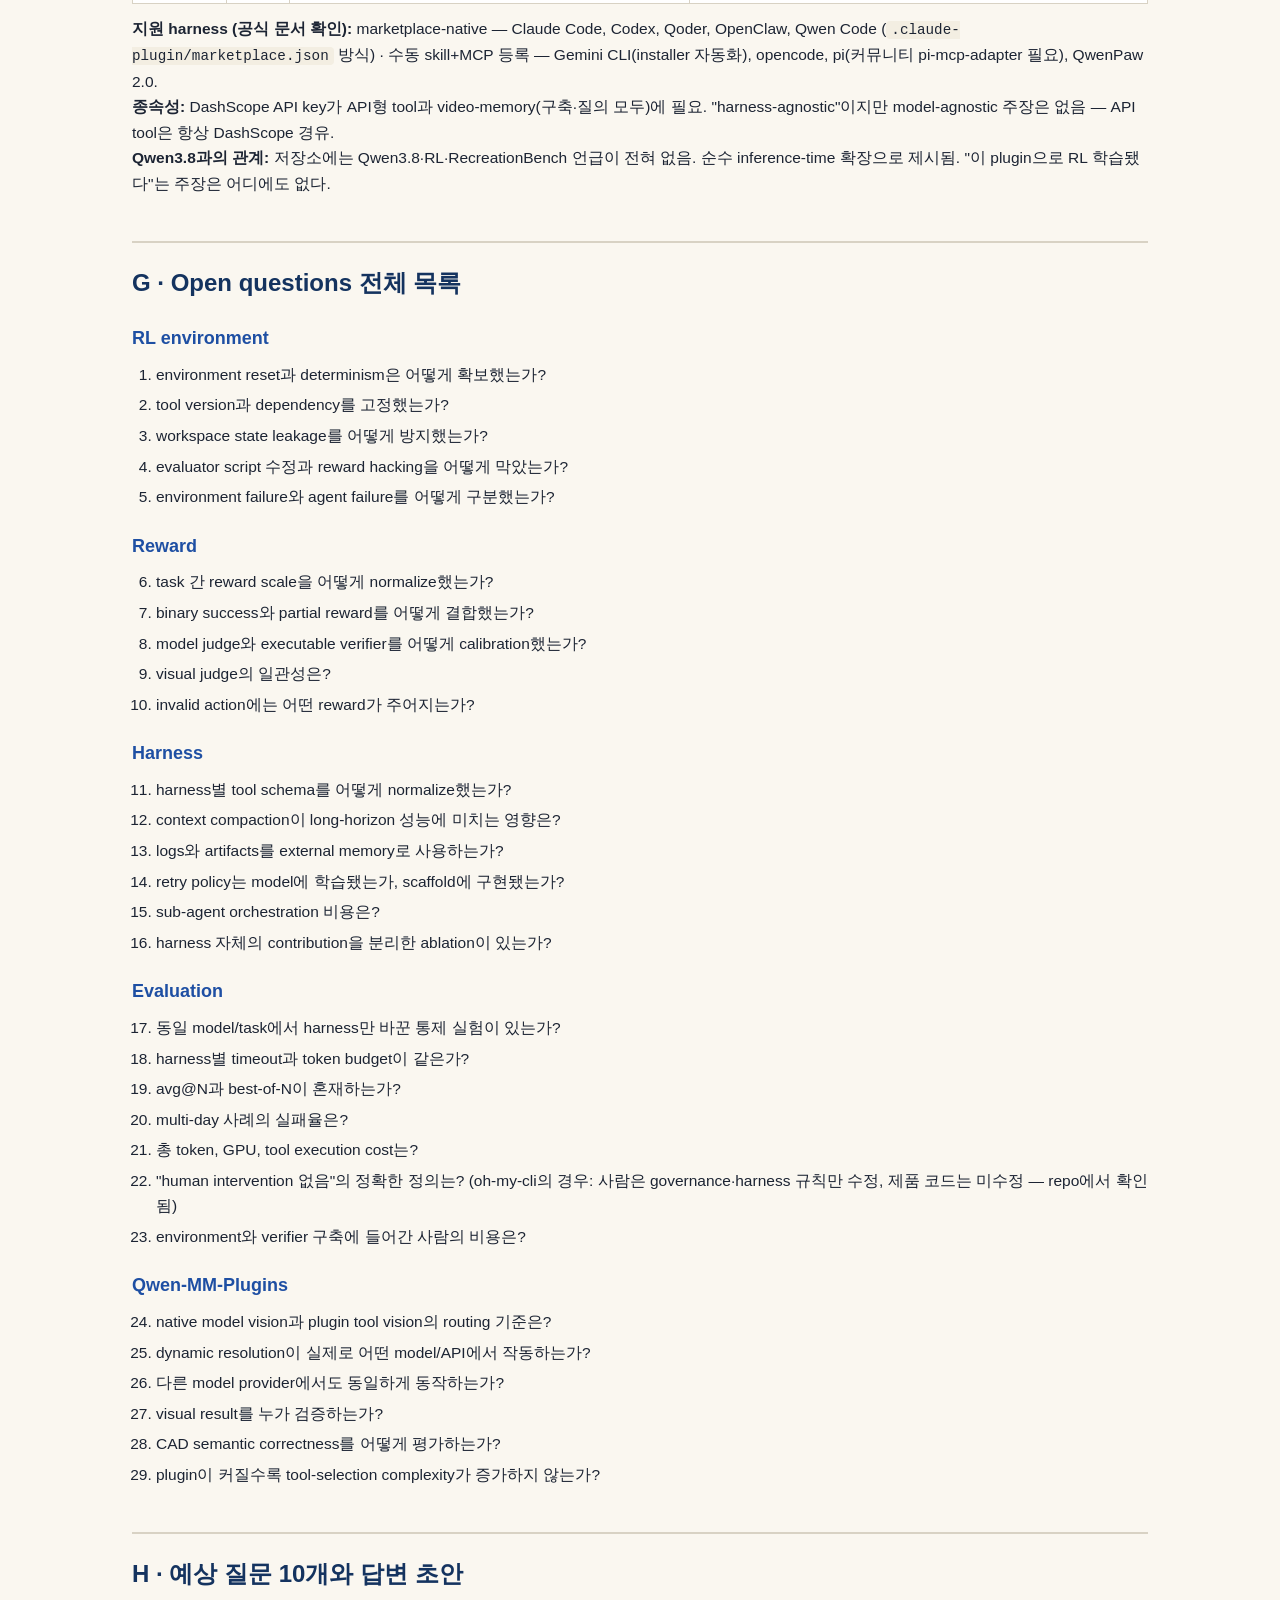
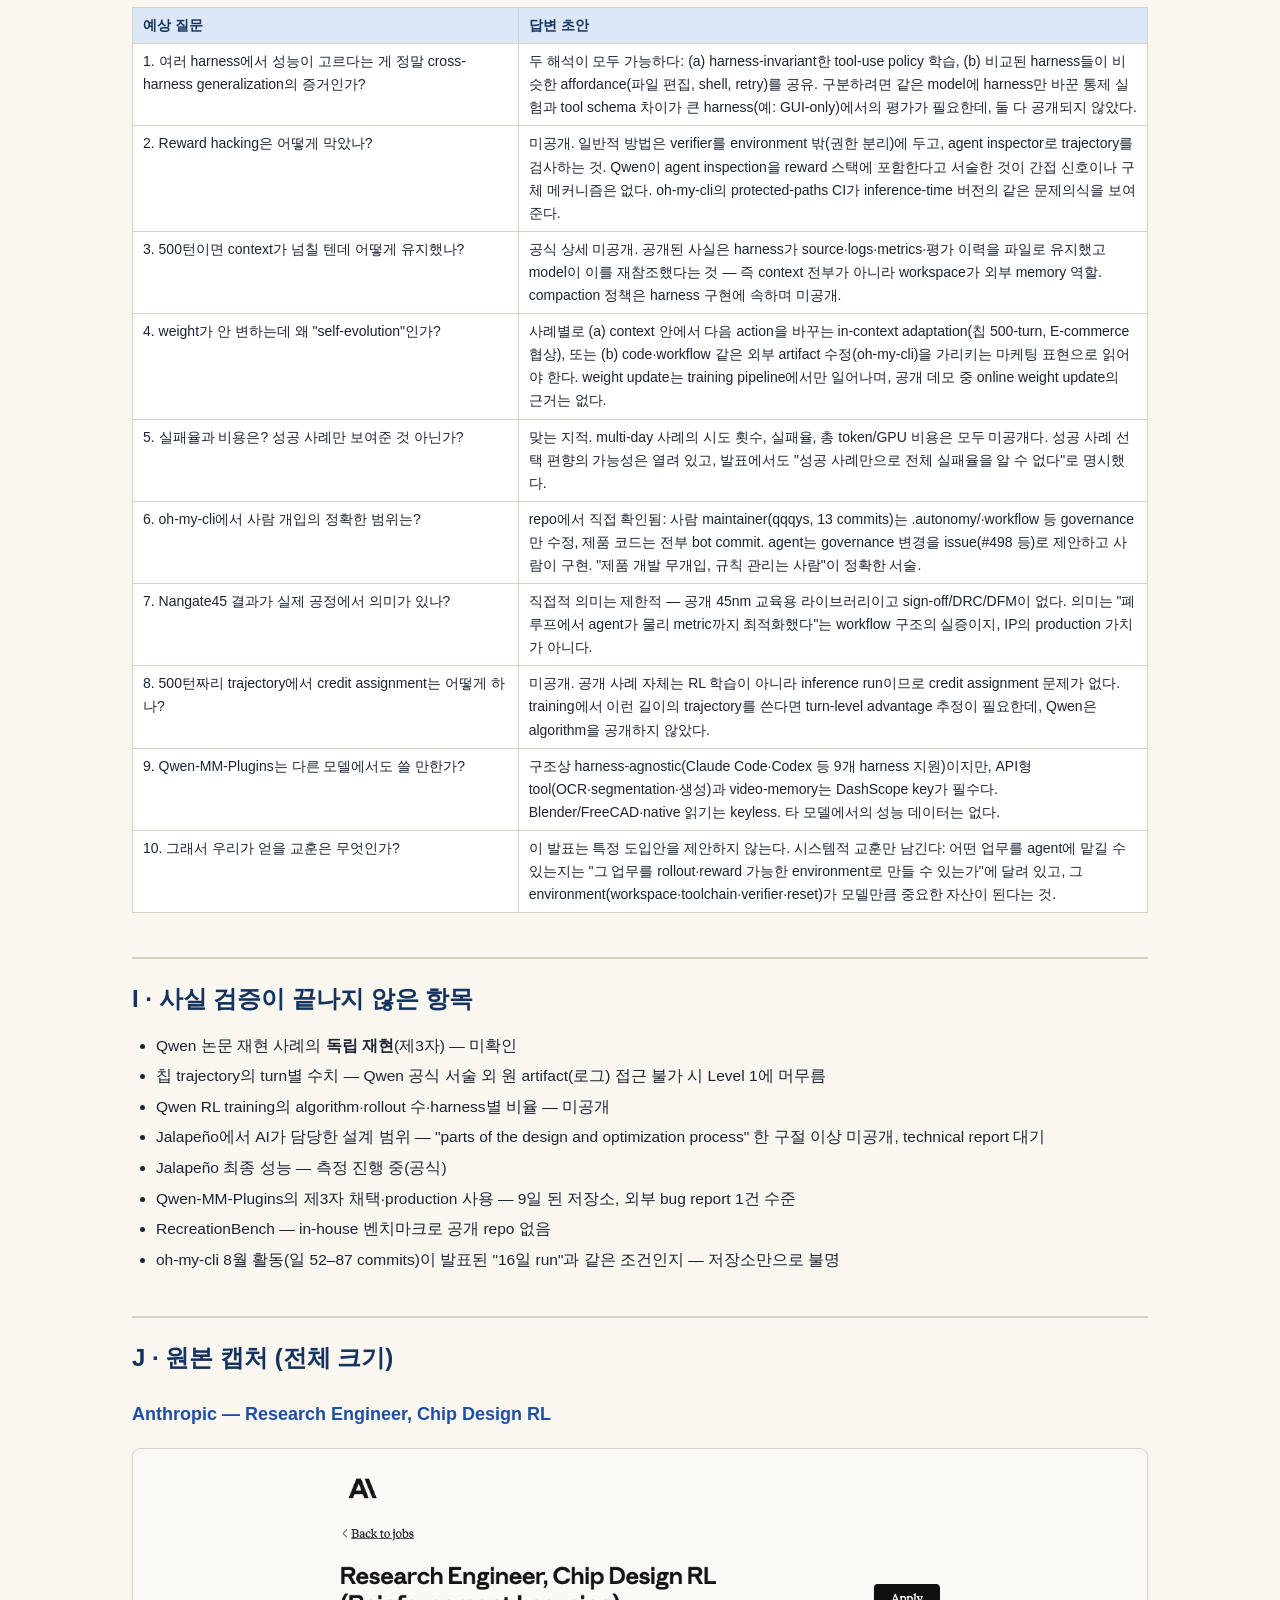
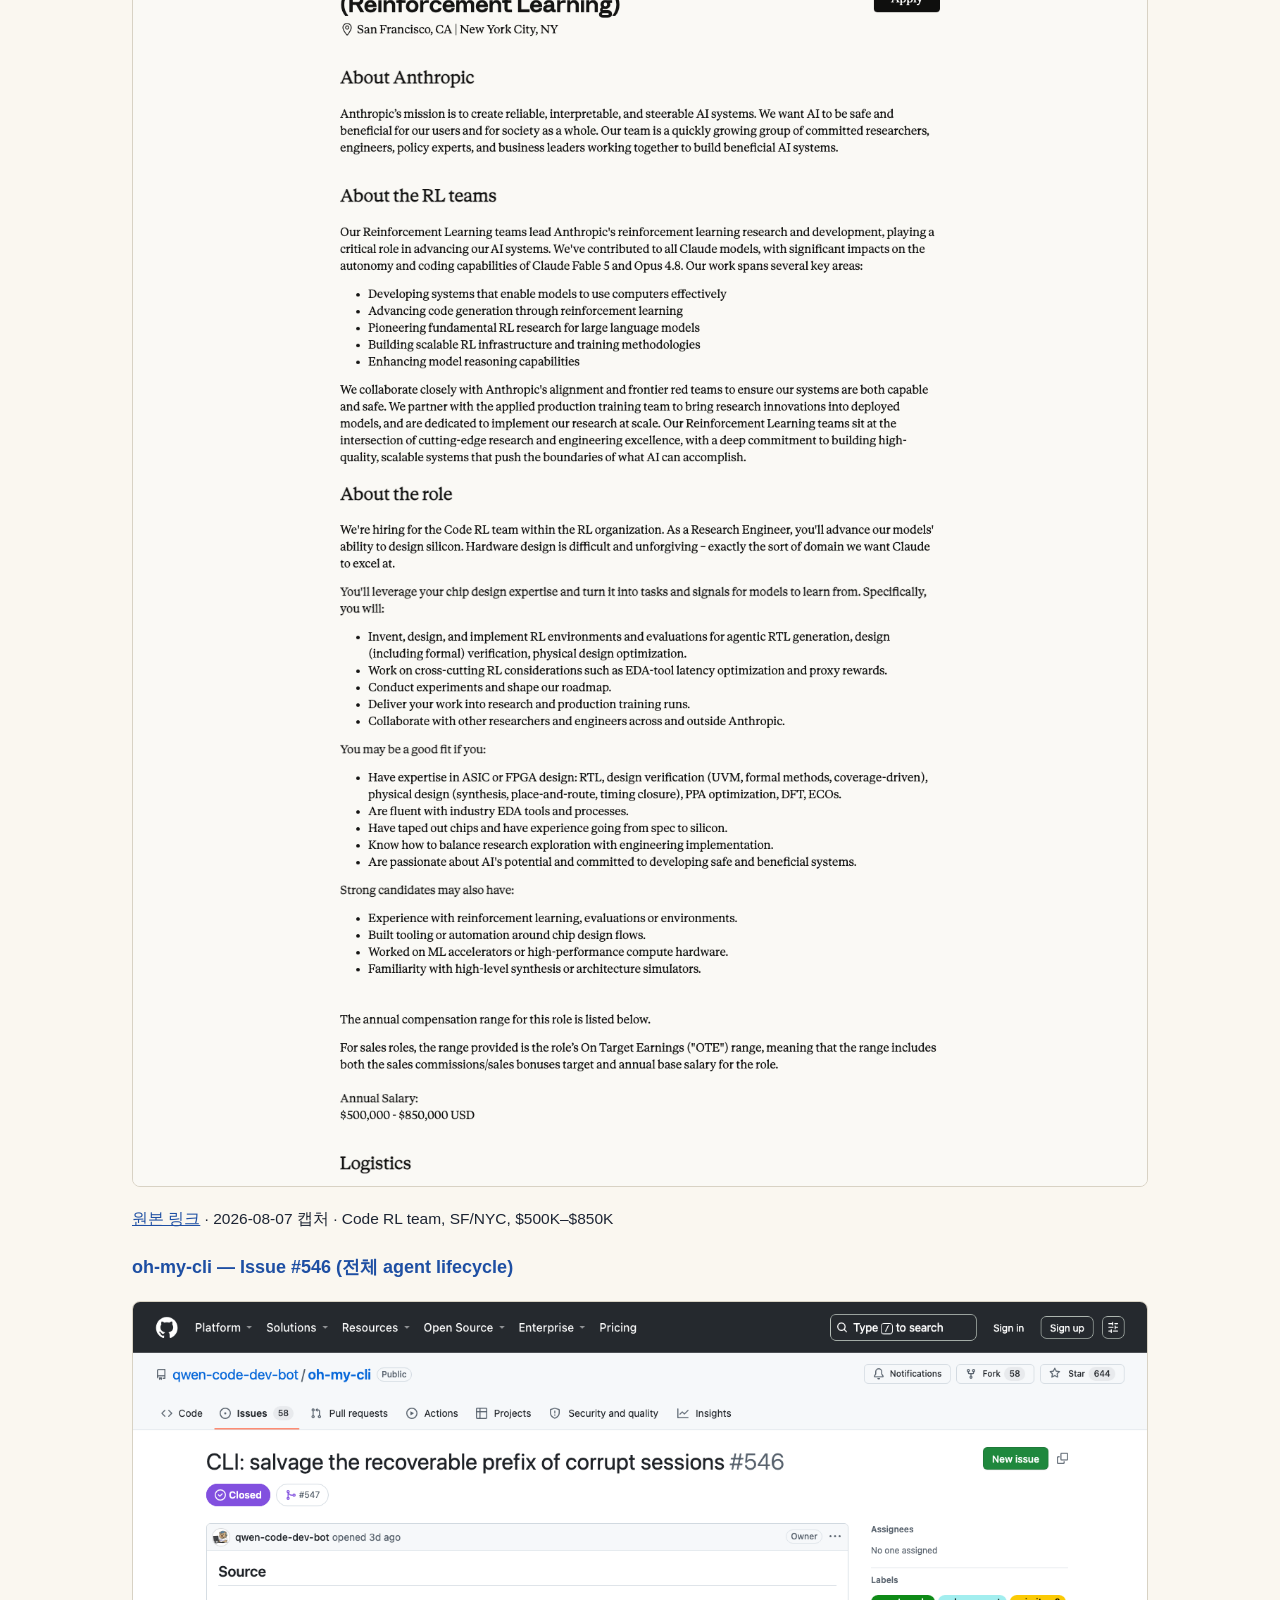
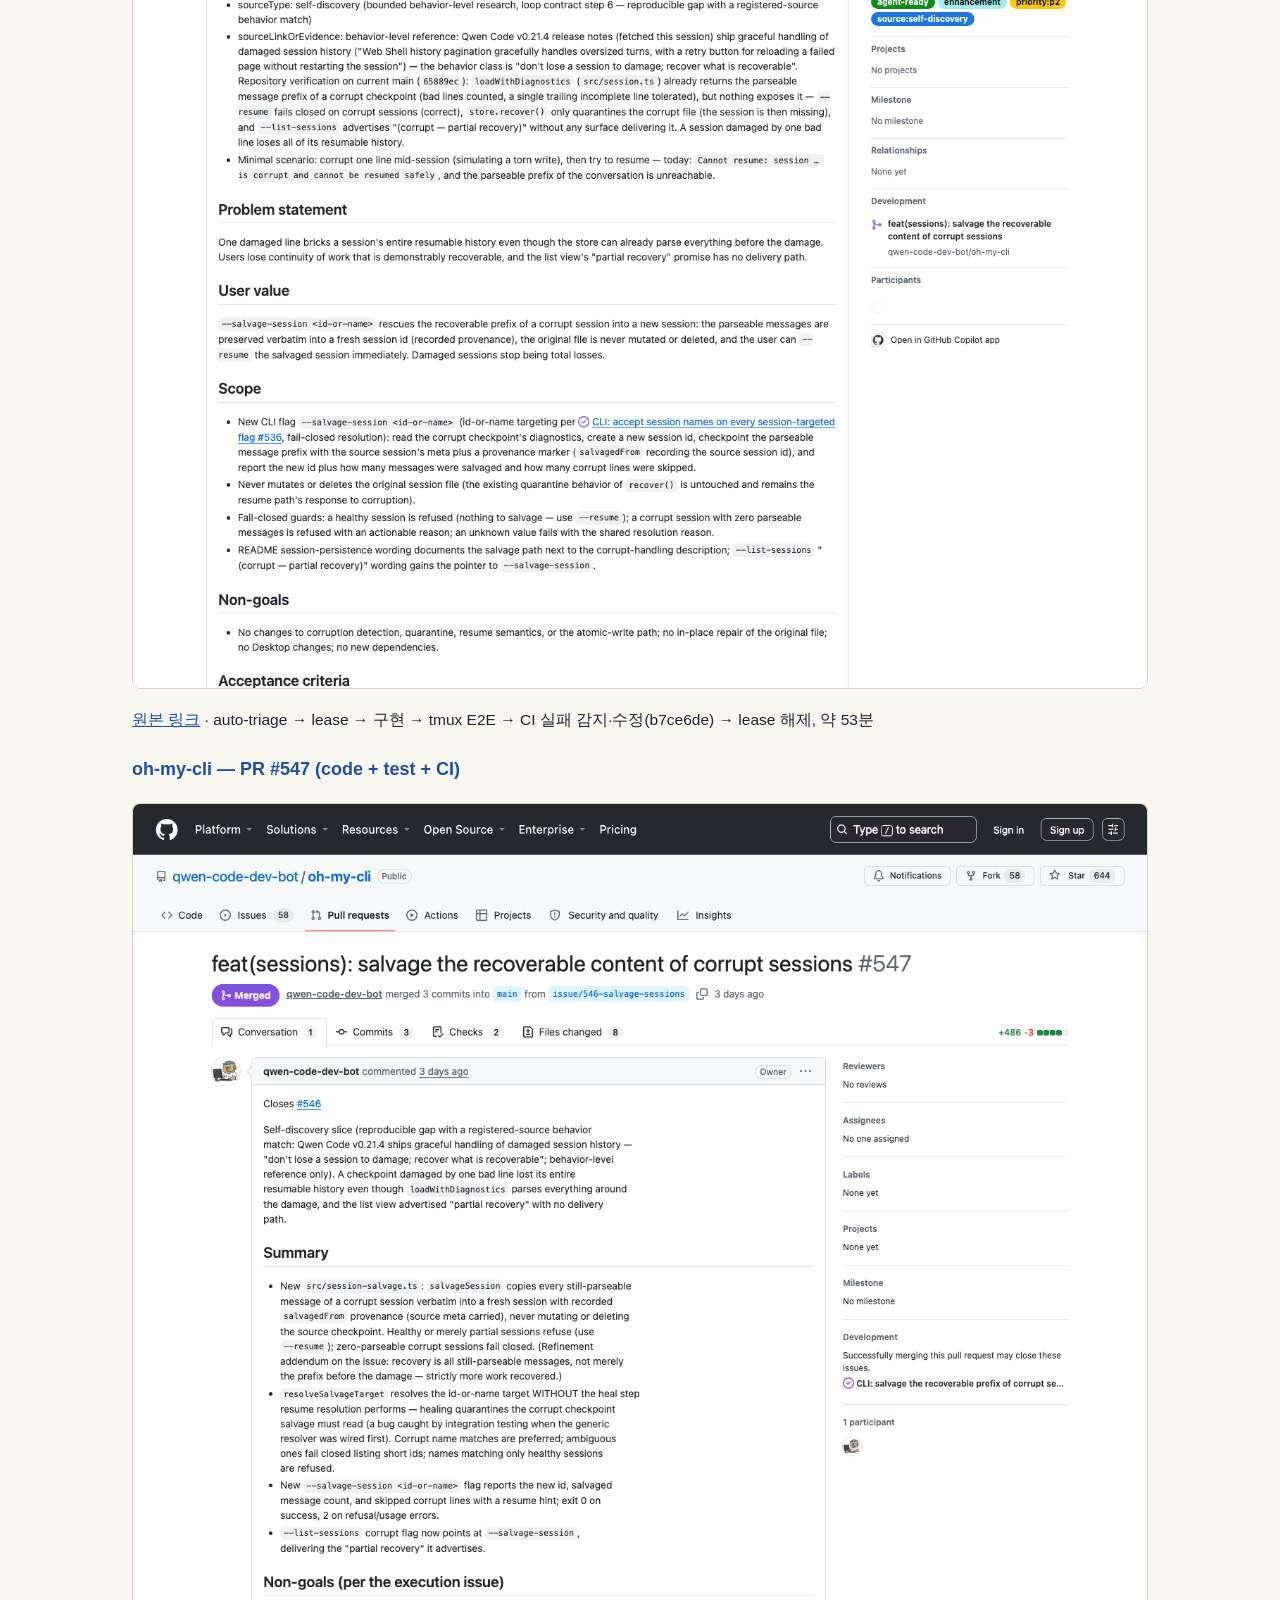
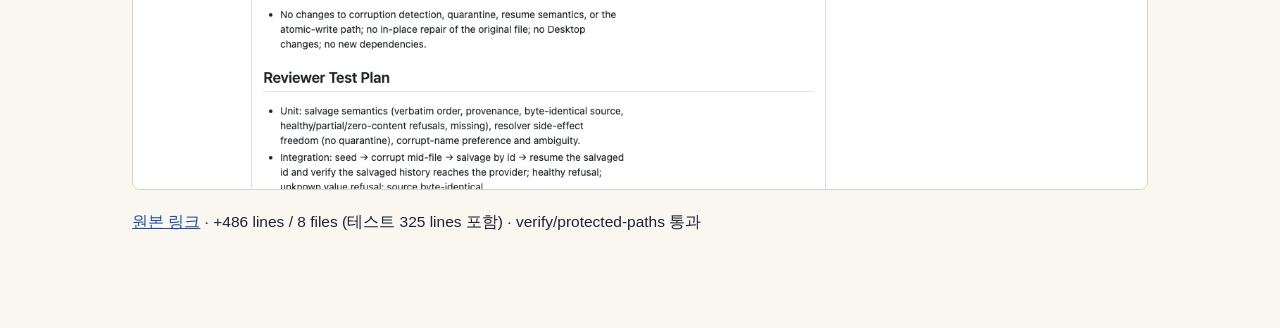
==== commit 02a6971f: "self-evolution 슬라이드 제거 (핵심 내용은 slide 4 노트에 흡수), 페이지 번호 자동화 Co-Authored-By: Claude Fable 5 <noreply@a" ====
--- a/docs/appendix.html
+++ b/docs/appendix.html
@@ -205,7 +205,7 @@
 <tr><td>1. 여러 harness에서 성능이 고르다는 게 정말 cross-harness generalization의 증거인가?</td><td>두 해석이 모두 가능하다: (a) harness-invariant한 tool-use policy 학습, (b) 비교된 harness들이 비슷한 affordance(파일 편집, shell, retry)를 공유. 구분하려면 같은 model에 harness만 바꾼 통제 실험과 tool schema 차이가 큰 harness(예: GUI-only)에서의 평가가 필요한데, 둘 다 공개되지 않았다.</td></tr>
 <tr><td>2. Reward hacking은 어떻게 막았나?</td><td>미공개. 일반적 방법은 verifier를 environment 밖(권한 분리)에 두고, agent inspector로 trajectory를 검사하는 것. Qwen이 agent inspection을 reward 스택에 포함한다고 서술한 것이 간접 신호이나 구체 메커니즘은 없다. oh-my-cli의 protected-paths CI가 inference-time 버전의 같은 문제의식을 보여준다.</td></tr>
 <tr><td>3. 500턴이면 context가 넘칠 텐데 어떻게 유지했나?</td><td>공식 상세 미공개. 공개된 사실은 harness가 source·logs·metrics·평가 이력을 파일로 유지했고 model이 이를 재참조했다는 것 — 즉 context 전부가 아니라 workspace가 외부 memory 역할. compaction 정책은 harness 구현에 속하며 미공개.</td></tr>
-<tr><td>4. weight가 안 변하는데 왜 "self-evolution"인가?</td><td>발표에서 구분한 세 유형 중 1(in-context adaptation)·2(artifact evolution)를 가리키는 마케팅 표현으로 읽어야 한다. 3(weight update)은 training pipeline에서만 일어난다. 공개 데모 중 online weight update의 근거는 없다.</td></tr>
+<tr><td>4. weight가 안 변하는데 왜 "self-evolution"인가?</td><td>사례별로 (a) context 안에서 다음 action을 바꾸는 in-context adaptation(칩 500-turn, E-commerce 협상), 또는 (b) code·workflow 같은 외부 artifact 수정(oh-my-cli)을 가리키는 마케팅 표현으로 읽어야 한다. weight update는 training pipeline에서만 일어나며, 공개 데모 중 online weight update의 근거는 없다.</td></tr>
 <tr><td>5. 실패율과 비용은? 성공 사례만 보여준 것 아닌가?</td><td>맞는 지적. multi-day 사례의 시도 횟수, 실패율, 총 token/GPU 비용은 모두 미공개다. 성공 사례 선택 편향의 가능성은 열려 있고, 발표에서도 "성공 사례만으로 전체 실패율을 알 수 없다"로 명시했다.</td></tr>
 <tr><td>6. oh-my-cli에서 사람 개입의 정확한 범위는?</td><td>repo에서 직접 확인됨: 사람 maintainer(qqqys, 13 commits)는 .autonomy/·workflow 등 governance만 수정, 제품 코드는 전부 bot commit. agent는 governance 변경을 issue(#498 등)로 제안하고 사람이 구현. "제품 개발 무개입, 규칙 관리는 사람"이 정확한 서술.</td></tr>
 <tr><td>7. Nangate45 결과가 실제 공정에서 의미가 있나?</td><td>직접적 의미는 제한적 — 공개 45nm 교육용 라이브러리이고 sign-off/DRC/DFM이 없다. 의미는 "폐루프에서 agent가 물리 metric까지 최적화했다"는 workflow 구조의 실증이지, IP의 production 가치가 아니다.</td></tr>
